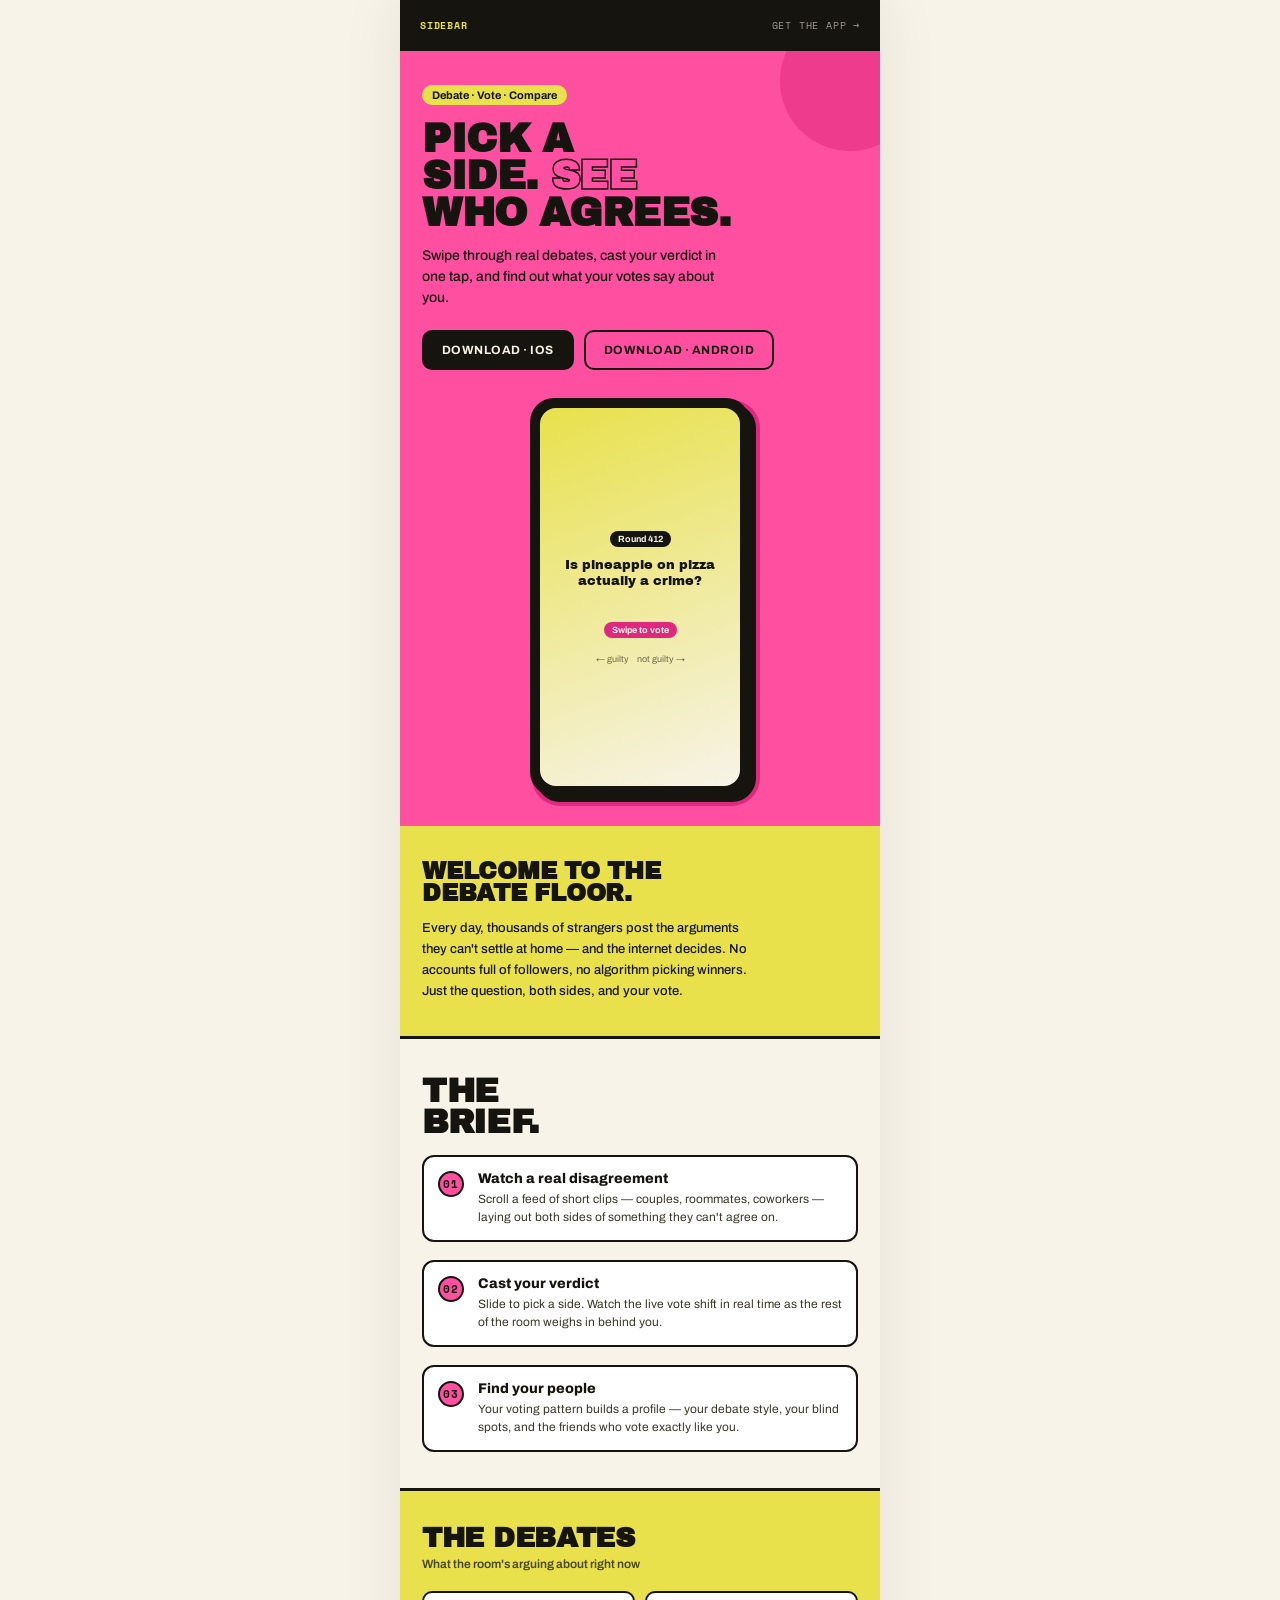
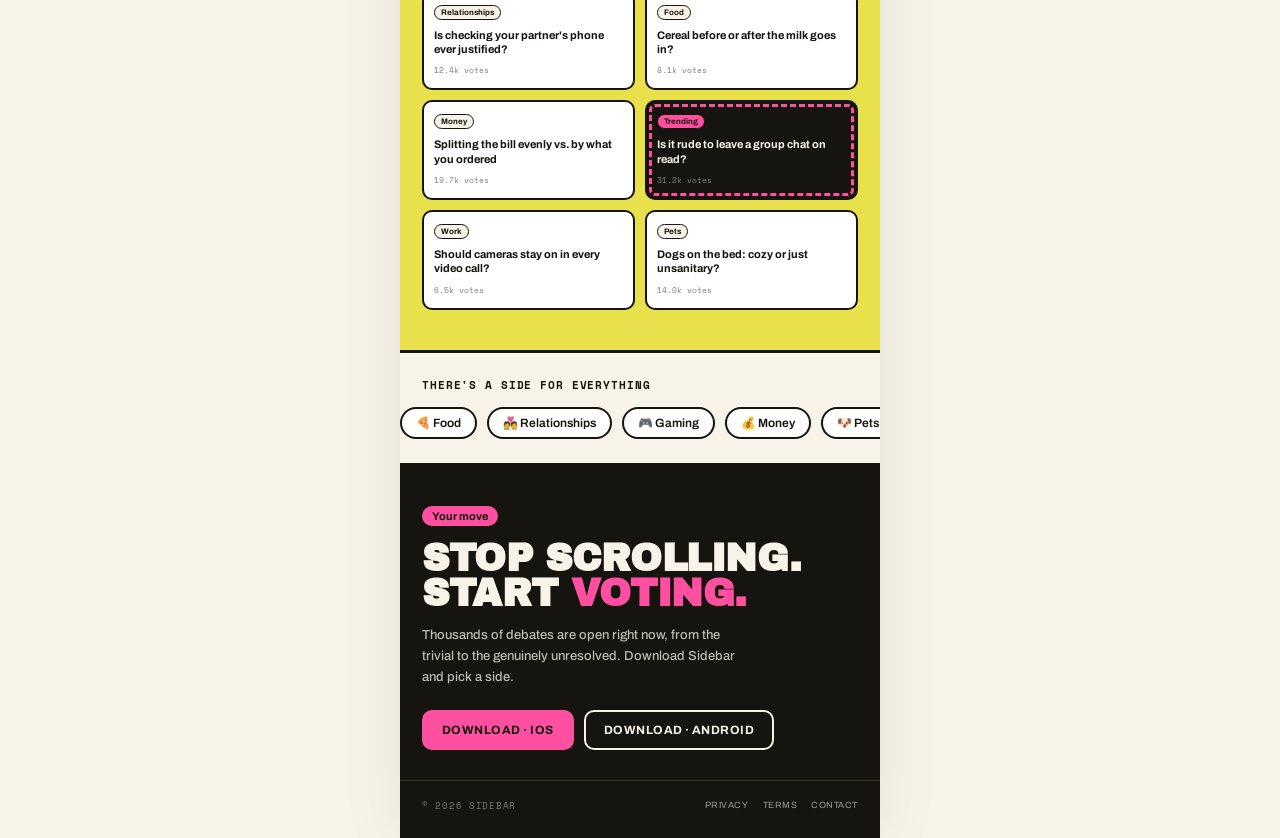
==== index.html @ ee1f45b3 "temporary site built made" ====
<!DOCTYPE html>
<html lang="en">
<head>
    <meta charset="UTF-8">
    <meta name="viewport" content="width=device-width, initial-scale=1.0">
    <title>Bfor App</title>
</head>
<body>
    <!DOCTYPE html>
<html lang="en">
<head>
<meta charset="UTF-8">
<meta name="viewport" content="width=device-width, initial-scale=1.0">
<title>Sidebar — Pick a Side. Settle It.</title>
<link rel="preconnect" href="https://fonts.googleapis.com">
<link rel="preconnect" href="https://fonts.gstatic.com" crossorigin>
<link href="https://fonts.googleapis.com/css2?family=Archivo+Black&family=Archivo:wght@400;500;600;700;800&family=Space+Mono:wght@400;700&display=swap" rel="stylesheet">
<link rel="stylesheet" href="css/style.css">
</head>
<body>
<div class="wrap">

  <!-- NAV -->
  <nav>
    <span class="mono brand">Sidebar</span>
    <span class="mono">Get the app →</span>
  </nav>

  <!-- HERO -->
  <section class="hero">
    <span class="eyebrow">Debate · Vote · Compare</span>
    <h1 class="display">Pick a<br>side. <span>See</span><br>who agrees.</h1>
    <p>Swipe through real debates, cast your verdict in one tap, and find out what your votes say about you.</p>
    <div class="cta-row">
      <a href="#" class="btn" aria-label="Download on the App Store">Download · iOS</a>
      <a href="#" class="btn ghost" aria-label="Get it on Google Play">Download · Android</a>
    </div>

    <div class="phone-mock" aria-hidden="true">
      <div class="screen">
        <span class="vs-pill">Round 412</span>
        <p class="q">Is pineapple on pizza actually a crime?</p>
        <span class="vs-pill" style="background:var(--pink-deep)">Swipe to vote</span>
        <span class="swipe-hint">← guilty &nbsp;&nbsp; not guilty →</span>
      </div>
    </div>
  </section>

  <!-- WELCOME / INTRO -->
  <section class="section-yellow">
    <h2 class="display">Welcome to the<br>debate floor.</h2>
    <p class="body-text">Every day, thousands of strangers post the arguments they can't settle at home — and the internet decides. No accounts full of followers, no algorithm picking winners. Just the question, both sides, and your vote.</p>
  </section>

  <!-- THE BRIEF -->
  <section class="section-cream">
    <h2 class="display">The<br>Brief.</h2>
    <div class="steps">
      <div class="step">
        <span class="num mono">01</span>
        <div>
          <h3>Watch a real disagreement</h3>
          <p>Scroll a feed of short clips — couples, roommates, coworkers — laying out both sides of something they can't agree on.</p>
        </div>
      </div>
      <div class="step">
        <span class="num mono">02</span>
        <div>
          <h3>Cast your verdict</h3>
          <p>Slide to pick a side. Watch the live vote shift in real time as the rest of the room weighs in behind you.</p>
        </div>
      </div>
      <div class="step">
        <span class="num mono">03</span>
        <div>
          <h3>Find your people</h3>
          <p>Your voting pattern builds a profile — your debate style, your blind spots, and the friends who vote exactly like you.</p>
        </div>
      </div>
    </div>
  </section>

  <!-- THE DEBATES GRID -->
  <section class="section-grid">
    <h2 class="display">The Debates</h2>
    <p class="sub">What the room's arguing about right now</p>
    <div class="card-grid">
      <div class="vote-card">
        <span class="tag">Relationships</span>
        <span class="q">Is checking your partner's phone ever justified?</span>
        <span class="meta">12.4k votes</span>
      </div>
      <div class="vote-card">
        <span class="tag">Food</span>
        <span class="q">Cereal before or after the milk goes in?</span>
        <span class="meta">8.1k votes</span>
      </div>
      <div class="vote-card">
        <span class="tag">Money</span>
        <span class="q">Splitting the bill evenly vs. by what you ordered</span>
        <span class="meta">19.7k votes</span>
      </div>
      <div class="vote-card featured">
        <span class="tag">Trending</span>
        <span class="q">Is it rude to leave a group chat on read?</span>
        <span class="meta">31.2k votes</span>
      </div>
      <div class="vote-card">
        <span class="tag">Work</span>
        <span class="q">Should cameras stay on in every video call?</span>
        <span class="meta">6.5k votes</span>
      </div>
      <div class="vote-card">
        <span class="tag">Pets</span>
        <span class="q">Dogs on the bed: cozy or just unsanitary?</span>
        <span class="meta">14.0k votes</span>
      </div>
    </div>
  </section>

  <!-- TOPICS MARQUEE -->
  <div class="marquee-wrap">
    <p class="label mono">There's a side for everything</p>
    <div class="marquee-track" id="marquee">
      <!-- duplicated via JS for seamless loop -->
    </div>
  </div>

  <!-- FINAL CTA -->
  <section class="section-final">
    <span class="eyebrow">Your move</span>
    <h2 class="display">Stop scrolling.<br>Start <span>voting.</span></h2>
    <p>Thousands of debates are open right now, from the trivial to the genuinely unresolved. Download Sidebar and pick a side.</p>
    <div class="cta-row">
      <a href="#" class="btn">Download · iOS</a>
      <a href="#" class="btn ghost">Download · Android</a>
    </div>
  </section>

  <!-- FOOTER -->
  <footer>
    <span class="mono">© 2026 Sidebar</span>
    <div class="links">
      <a href="#">Privacy</a>
      <a href="#">Terms</a>
      <a href="#">Contact</a>
    </div>
  </footer>

</div>

<script src="js/script.js">
  
</script>

</body>
</html>
---- css/style.css ----
:root{
    --pink:#FF4FA0;
    --yellow:#E8E14C;
    --ink:#16140F;
    --cream:#F7F3E8;
    --white:#FFFFFF;
    --pink-deep:#E0287F;
  }

  *{box-sizing:border-box; margin:0; padding:0;}

  html{scroll-behavior:smooth;}

  body{
    font-family:'Archivo', sans-serif;
    background:var(--cream);
    color:var(--ink);
    overflow-x:hidden;
  }

  .display{
    font-family:'Archivo Black', sans-serif;
    text-transform:uppercase;
    letter-spacing:-0.01em;
    line-height:0.92;
  }

  .mono{
    font-family:'Space Mono', monospace;
    text-transform:uppercase;
    letter-spacing:0.08em;
  }

  a{color:inherit; text-decoration:none;}

  .wrap{
    max-width:480px;
    margin:0 auto;
    background:var(--cream);
    min-height:100vh;
    box-shadow:0 0 60px rgba(0,0,0,0.08);
    position:relative;
  }

  /* ===== NAV ===== */
  nav{
    display:flex;
    justify-content:space-between;
    align-items:center;
    padding:18px 20px;
    background:var(--ink);
  }
  nav .mono{font-size:10px; color:var(--cream); opacity:0.6;}
  nav .mono.brand{opacity:1; color:var(--yellow); font-weight:700;}

  /* ===== HERO ===== */
  .hero{
    background:var(--pink);
    padding:34px 22px 30px;
    position:relative;
    overflow:hidden;
  }
  .hero::after{
    content:"";
    position:absolute;
    right:-40px; top:-40px;
    width:140px; height:140px;
    border-radius:50%;
    background:var(--pink-deep);
    opacity:0.5;
  }
  .eyebrow{
    font-size:11px;
    color:var(--ink);
    background:var(--yellow);
    display:inline-block;
    padding:4px 10px;
    border-radius:20px;
    margin-bottom:16px;
    font-weight:700;
    position:relative;
    z-index:1;
  }
  .hero h1{
    font-size:40px;
    color:var(--ink);
    position:relative;
    z-index:1;
    margin-bottom:14px;
  }
  .hero h1 span{
    -webkit-text-stroke:1.5px var(--ink);
    color:var(--pink);
  }
  .hero p{
    font-size:14px;
    line-height:1.5;
    max-width:320px;
    margin-bottom:22px;
    position:relative;
    z-index:1;
    font-weight:500;
  }
  .cta-row{
    display:flex;
    gap:10px;
    position:relative;
    z-index:1;
    flex-wrap:wrap;
  }
  .btn{
    display:inline-flex;
    align-items:center;
    gap:8px;
    background:var(--ink);
    color:var(--cream);
    padding:11px 18px;
    border-radius:10px;
    font-size:12px;
    font-weight:700;
    text-transform:uppercase;
    letter-spacing:0.04em;
    border:2px solid var(--ink);
    transition:transform 0.15s ease, background 0.15s ease;
    cursor:pointer;
  }
  .btn:hover{transform:translate(-2px,-2px); box-shadow:4px 4px 0 var(--ink); background:var(--white); color:var(--ink);}
  .btn.ghost{background:transparent; color:var(--ink);}
  .btn.ghost:hover{background:var(--ink); color:var(--cream); box-shadow:4px 4px 0 var(--pink-deep);}

  .phone-mock{
    margin-top:28px;
    background:var(--ink);
    border-radius:24px;
    padding:10px;
    position:relative;
    z-index:1;
    max-width:220px;
    margin-left:auto;
    margin-right:auto;
    box-shadow:6px 6px 0 var(--ink), 6px 6px 0 4px var(--pink-deep);
  }
  .phone-mock .screen{
    background:linear-gradient(160deg, var(--yellow), var(--cream));
    border-radius:16px;
    aspect-ratio:9/17;
    display:flex;
    flex-direction:column;
    align-items:center;
    justify-content:center;
    text-align:center;
    padding:18px;
    gap:10px;
  }
  .vs-pill{
    font-size:9px;
    background:var(--ink);
    color:var(--cream);
    padding:3px 8px;
    border-radius:10px;
    font-weight:700;
  }
  .phone-mock .q{
    font-family:'Archivo Black', sans-serif;
    font-size:13px;
    line-height:1.25;
    text-transform:none;
  }
  .swipe-hint{
    font-size:9px;
    opacity:0.6;
    margin-top:6px;
  }

  /* ===== SECTION: INTRO ===== */
  .section-yellow{
    background:var(--yellow);
    padding:34px 22px;
  }
  .section-yellow h2{
    font-size:24px;
    margin-bottom:14px;
  }
  .section-yellow .body-text{
    font-size:13px;
    line-height:1.6;
    font-weight:500;
    max-width:340px;
  }

  /* ===== SECTION: THE BRIEF (cream) ===== */
  .section-cream{
    background:var(--cream);
    padding:36px 22px;
    border-top:3px solid var(--ink);
    border-bottom:3px solid var(--ink);
  }
  .section-cream h2{
    font-size:34px;
    margin-bottom:18px;
  }
  .steps{
    display:flex;
    flex-direction:column;
    gap:18px;
  }
  .step{
    display:flex;
    gap:14px;
    align-items:flex-start;
    background:var(--white);
    border:2px solid var(--ink);
    border-radius:12px;
    padding:14px;
  }
  .step .num{
    font-family:'Space Mono', monospace;
    font-weight:700;
    font-size:11px;
    background:var(--pink);
    color:var(--ink);
    border:2px solid var(--ink);
    border-radius:50%;
    width:26px; height:26px;
    display:flex; align-items:center; justify-content:center;
    flex-shrink:0;
  }
  .step h3{
    font-family:'Archivo', sans-serif;
    font-weight:800;
    font-size:14px;
    margin-bottom:4px;
    text-transform:none;
  }
  .step p{
    font-size:12px;
    line-height:1.5;
    color:#3a3829;
  }

  /* ===== SECTION: THE DEBATES (grid) ===== */
  .section-grid{
    background:var(--yellow);
    padding:34px 22px 40px;
  }
  .section-grid h2{
    font-size:28px;
    margin-bottom:6px;
  }
  .section-grid .sub{
    font-size:12px;
    font-weight:600;
    margin-bottom:20px;
    opacity:0.75;
  }
  .card-grid{
    display:grid;
    grid-template-columns:1fr 1fr;
    gap:10px;
  }
  .vote-card{
    background:var(--white);
    border:2px solid var(--ink);
    border-radius:10px;
    padding:12px 10px;
    display:flex;
    flex-direction:column;
    gap:8px;
    transition:transform 0.18s ease, box-shadow 0.18s ease;
    cursor:pointer;
  }
  .vote-card:hover{
    transform:rotate(-2deg) translateY(-3px);
    box-shadow:4px 4px 0 var(--ink);
  }
  .vote-card:nth-child(even):hover{
    transform:rotate(2deg) translateY(-3px);
  }
  .vote-card .tag{
    font-size:8px;
    font-weight:700;
    background:var(--cream);
    border:1px solid var(--ink);
    display:inline-block;
    padding:2px 6px;
    border-radius:8px;
    width:fit-content;
  }
  .vote-card .q{
    font-size:11px;
    font-weight:700;
    line-height:1.3;
    text-transform:none;
  }
  .vote-card .meta{
    font-size:8px;
    font-family:'Space Mono', monospace;
    opacity:0.55;
    margin-top:auto;
  }
  .vote-card.featured{
    background:var(--ink);
    color:var(--cream);
    border-color:var(--ink);
    outline:3px dashed var(--pink);
    outline-offset:-7px;
  }
  .vote-card.featured .tag{
    background:var(--pink);
    color:var(--ink);
    border-color:var(--ink);
  }
  .vote-card.featured .meta{opacity:0.5;}

  /* ===== SECTION: TOPICS marquee ===== */
  .marquee-wrap{
    background:var(--cream);
    padding:24px 0;
    border-top:3px solid var(--ink);
    border-bottom:3px solid var(--ink);
    overflow:hidden;
  }
  .marquee-wrap .label{
    padding:0 22px 14px;
    font-size:11px;
    font-weight:700;
  }
  .marquee-track{
    display:flex;
    gap:10px;
    white-space:nowrap;
    animation:scroll-left 22s linear infinite;
    width:max-content;
  }
  @keyframes scroll-left{
    from{transform:translateX(0);}
    to{transform:translateX(-50%);}
  }
  .pill{
    background:var(--white);
    border:2px solid var(--ink);
    border-radius:20px;
    padding:7px 14px;
    font-size:12px;
    font-weight:600;
    flex-shrink:0;
  }

  /* ===== FINAL CTA (black) ===== */
  .section-final{
    background:var(--ink);
    color:var(--cream);
    padding:40px 22px 30px;
    text-align:left;
  }
  .section-final .eyebrow{
    background:var(--pink);
    color:var(--ink);
  }
  .section-final h2{
    font-size:38px;
    color:var(--cream);
    margin-bottom:14px;
  }
  .section-final h2 span{color:var(--pink);}
  .section-final p{
    font-size:13px;
    line-height:1.6;
    opacity:0.75;
    max-width:320px;
    margin-bottom:22px;
    font-weight:500;
  }
  .section-final .btn{
    background:var(--pink);
    color:var(--ink);
    border-color:var(--pink);
  }
  .section-final .btn:hover{
    background:var(--cream);
    border-color:var(--cream);
    box-shadow:4px 4px 0 var(--pink);
  }
  .section-final .btn.ghost{
    background:transparent;
    color:var(--cream);
    border-color:var(--cream);
  }
  .section-final .btn.ghost:hover{
    background:var(--cream);
    color:var(--ink);
    box-shadow:4px 4px 0 var(--pink);
  }

  /* ===== FOOTER ===== */
  footer{
    background:var(--ink);
    border-top:1px solid #3a3829;
    padding:18px 22px 26px;
    display:flex;
    justify-content:space-between;
    align-items:center;
  }
  footer .mono{
    font-size:9px;
    color:var(--cream);
    opacity:0.45;
  }
  footer .links{
    display:flex;
    gap:14px;
  }
  footer .links a{
    font-size:9px;
    color:var(--cream);
    opacity:0.6;
    text-transform:uppercase;
    letter-spacing:0.06em;
  }
  footer .links a:hover{opacity:1;}

  @media (prefers-reduced-motion: reduce){
    .marquee-track{animation:none;}
    html{scroll-behavior:auto;}
  }

  @media (max-width:380px){
    .hero h1{font-size:32px;}
    .section-cream h2{font-size:28px;}
    .section-final h2{font-size:30px;}
  }
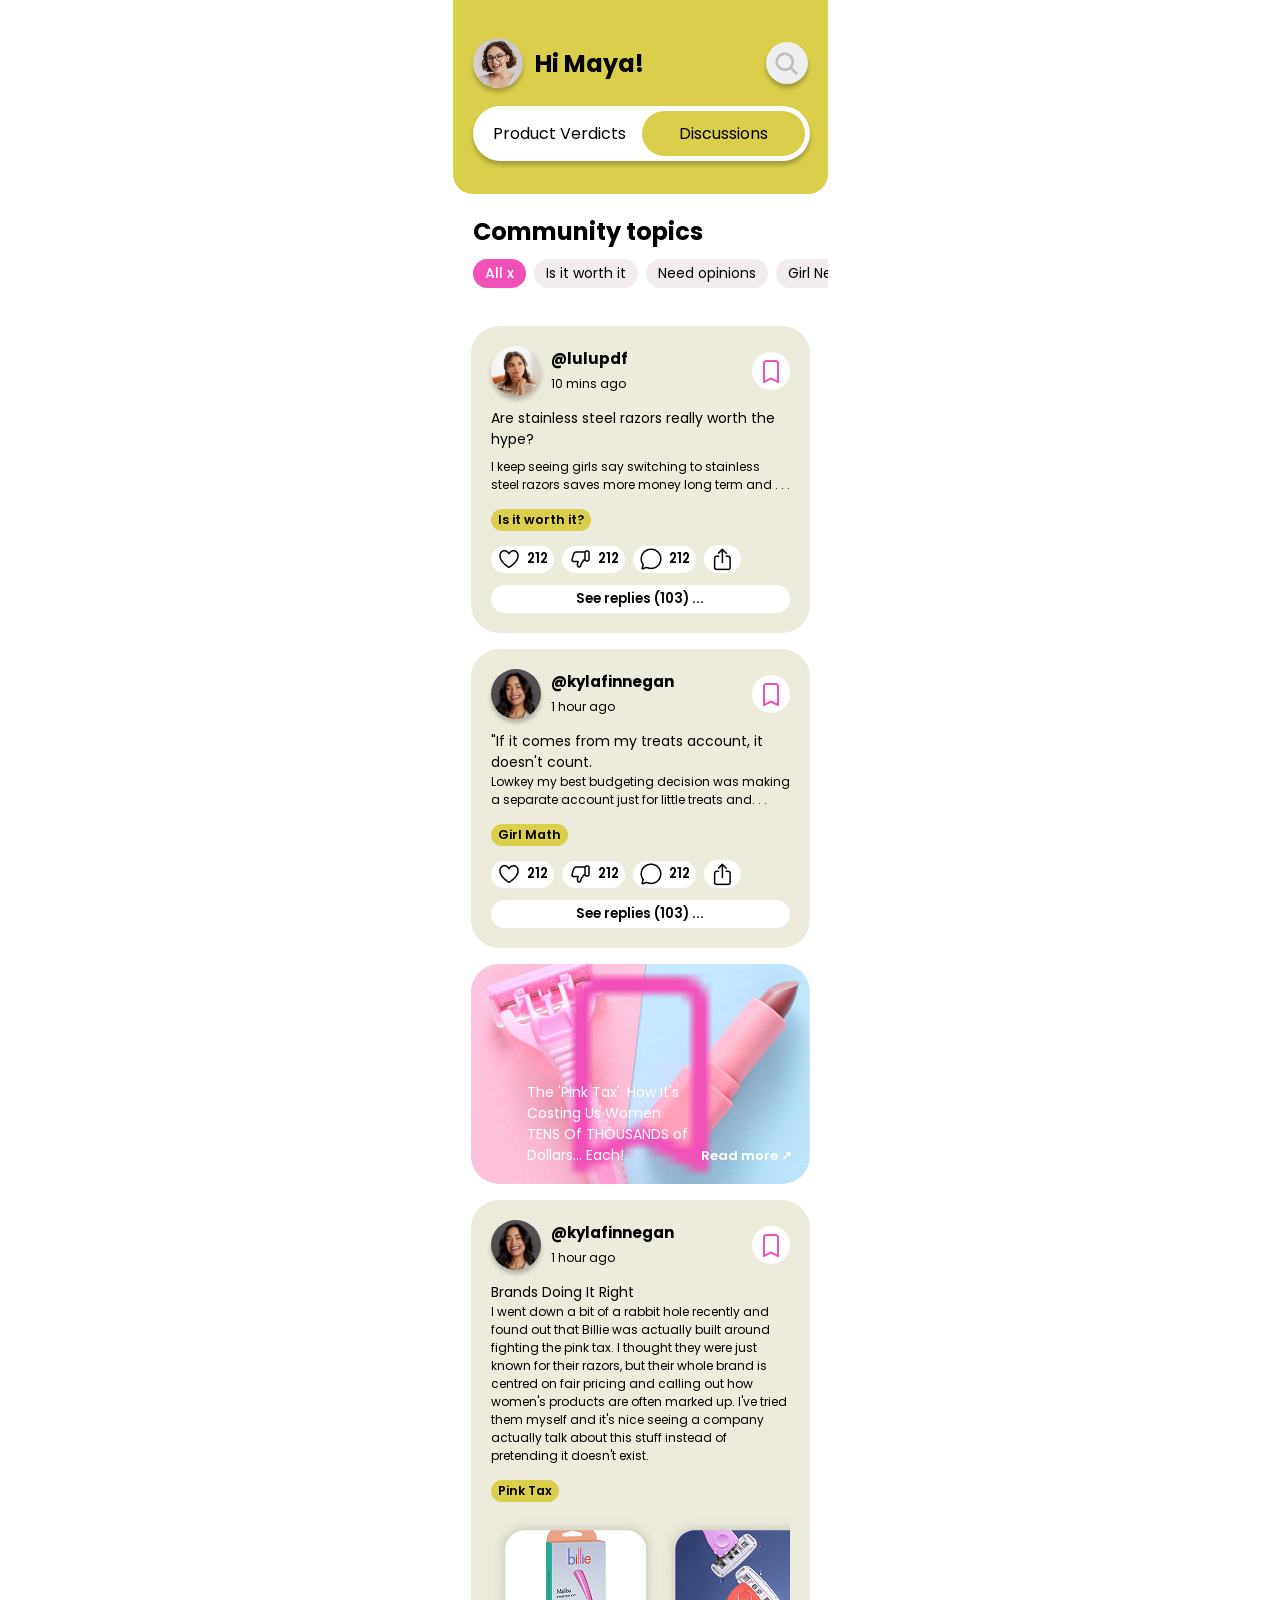
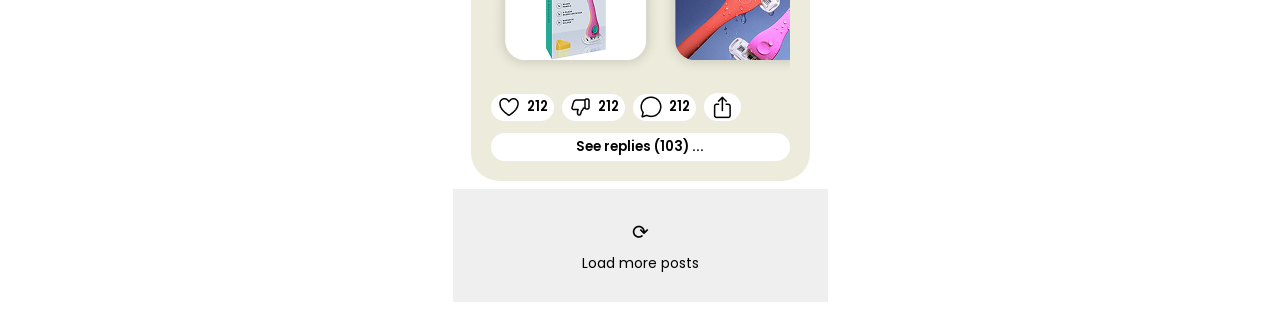
==== commit 253c2b4d: "app content and styling" ====
--- a/index.html
+++ b/index.html
@@ -1,157 +1,166 @@
 <!DOCTYPE html>
 <html lang="en">
 <head>
-    <meta charset="UTF-8">
-    <meta name="viewport" content="width=device-width, initial-scale=1.0">
-    <title>Bfor App</title>
+<meta charset="UTF-8" />
+<meta name="viewport" content="width=device-width, initial-scale=1.0, maximum-scale=1.0, user-scalable=no" />
+<title>Discussions</title>
+<link rel="preconnect" href="https://fonts.googleapis.com">
+    <link rel="preconnect" href="https://fonts.gstatic.com" crossorigin>
+    <link href="https://fonts.googleapis.com/css2?family=Boldonse&family=Poppins:ital,wght@0,100;0,200;0,300;0,400;0,500;0,600;0,700;0,800;0,900;1,100;1,200;1,300;1,400;1,500;1,600;1,700;1,800;1,900&display=swap" rel="stylesheet">
+<link rel="stylesheet" href= "css/style.css">
 </head>
+
+
 <body>
-    <!DOCTYPE html>
-<html lang="en">
-<head>
-<meta charset="UTF-8">
-<meta name="viewport" content="width=device-width, initial-scale=1.0">
-<title>Sidebar — Pick a Side. Settle It.</title>
-<link rel="preconnect" href="https://fonts.googleapis.com">
-<link rel="preconnect" href="https://fonts.gstatic.com" crossorigin>
-<link href="https://fonts.googleapis.com/css2?family=Archivo+Black&family=Archivo:wght@400;500;600;700;800&family=Space+Mono:wght@400;700&display=swap" rel="stylesheet">
-<link rel="stylesheet" href="css/style.css">
-</head>
-<body>
-<div class="wrap">
 
-  <!-- NAV -->
-  <nav>
-    <span class="mono brand">Sidebar</span>
-    <span class="mono">Get the app →</span>
-  </nav>
+<div class="app">
 
-  <!-- HERO -->
-  <section class="hero">
-    <span class="eyebrow">Debate · Vote · Compare</span>
-    <h1 class="display">Pick a<br>side. <span>See</span><br>who agrees.</h1>
-    <p>Swipe through real debates, cast your verdict in one tap, and find out what your votes say about you.</p>
-    <div class="cta-row">
-      <a href="#" class="btn" aria-label="Download on the App Store">Download · iOS</a>
-      <a href="#" class="btn ghost" aria-label="Get it on Google Play">Download · Android</a>
+
+  <header class="feed-header">
+    
+    <div class="welcome-row">
+      <img class="user maya" src="assets/maya.jpeg" alt="Maya" />
+      <h1>Hi Maya!</h1>
+      <button class="search-btn" type="button"><img src="assets/icon-search.png"></button>
     </div>
 
-    <div class="phone-mock" aria-hidden="true">
-      <div class="screen">
-        <span class="vs-pill">Round 412</span>
-        <p class="q">Is pineapple on pizza actually a crime?</p>
-        <span class="vs-pill" style="background:var(--pink-deep)">Swipe to vote</span>
-        <span class="swipe-hint">← guilty &nbsp;&nbsp; not guilty →</span>
-      </div>
+    <div class="nav-pills">
+      <button class="nav-pill" type="button">Product Verdicts</button>
+      <button class="nav-pill nav-pill--active" type="button">Discussions</button>
     </div>
-  </section>
 
-  <!-- WELCOME / INTRO -->
-  <section class="section-yellow">
-    <h2 class="display">Welcome to the<br>debate floor.</h2>
-    <p class="body-text">Every day, thousands of strangers post the arguments they can't settle at home — and the internet decides. No accounts full of followers, no algorithm picking winners. Just the question, both sides, and your vote.</p>
-  </section>
+  </header>
 
-  <!-- THE BRIEF -->
-  <section class="section-cream">
-    <h2 class="display">The<br>Brief.</h2>
-    <div class="steps">
-      <div class="step">
-        <span class="num mono">01</span>
-        <div>
-          <h3>Watch a real disagreement</h3>
-          <p>Scroll a feed of short clips — couples, roommates, coworkers — laying out both sides of something they can't agree on.</p>
+
+
+  <main class="feed-main">
+    <h1>Community topics</h1>
+
+    <div class="chip-row">
+      <button class="chip chip--active" type="button">All x </button>
+      <button class="chip" type="button">Is it worth it</button>
+      <button class="chip" type="button">Need opinions</button>
+      <button class="chip" type="button">Girl News</button>
+      <button class="chip" type="button">Red flag</button>
+      <button class="chip" type="button">Regret Purchase</button>
+      <button class="chip" type="button">Money talks</button>
+      <button class="chip" type="button">Girl Math</button>
+      <button class="chip" type="button">Pink tax alert</button>
+    </div>
+
+
+    
+    <div class="feed">
+
+      <!-- Post 1 -->
+      <article class="post-card">
+        <div class="post-card-header">
+          <img class="user" src="assets/user1.jpeg"/>
+          <div class="meta">
+            <span class="handle">@lulupdf</span>
+            <span class="time">10 mins ago</span>
+          </div>
+          <button class="icon-btn"><img src="assets/icon-savetolist.png" alt=""></button>
         </div>
-      </div>
-      <div class="step">
-        <span class="num mono">02</span>
-        <div>
-          <h3>Cast your verdict</h3>
-          <p>Slide to pick a side. Watch the live vote shift in real time as the rest of the room weighs in behind you.</p>
+
+        <h4 class="post-title">Are stainless steel razors really worth the hype?</h4>
+        <p class="body-text">
+          I keep seeing girls say switching to stainless steel razors saves more money long term and . . .
+        </p>
+        <span class="tag-pill">Is it worth it?</span>
+
+
+        <div class="action-row">
+          <button class="action-btn" type="button"><img src="assets/icon-heart.png">212</button>
+          <button class="action-btn" type="button"><img src="assets/icon-dislike.png">212</button>
+          <button class="action-btn" type="button"><img src="assets/icon-comment.png">212</button>
+          <button class="action-btn share" type="button"><img src="assets/icon-share.png"></button>
         </div>
-      </div>
-      <div class="step">
-        <span class="num mono">03</span>
-        <div>
-          <h3>Find your people</h3>
-          <p>Your voting pattern builds a profile — your debate style, your blind spots, and the friends who vote exactly like you.</p>
+
+        <button class="see-replies" type="button">See replies (103) ...</button>
+
+      </article>
+
+      <!-- Post 2 -->
+      <article class="post-card">
+        <div class="post-card-header">
+          <img class="user" src="assets/user2.jpeg"/>
+          <div class="meta">
+            <span class="handle">@kylafinnegan</span>
+            <span class="time"> 1 hour ago</span>
+          </div>
+          <button class="icon-btn"><img src="assets/icon-savetolist.png" alt=""></button>
         </div>
-      </div>
+
+          
+        
+        <h4>"If it comes from my treats account, it doesn't count.</h4>
+        <p class="body-text">
+          Lowkey my best budgeting decision was making a separate account just for little treats and. . .
+        </p>
+        <span class="tag-pill">Girl Math</span>
+
+        <div class="action-row">
+          <button class="action-btn" type="button"><img src="assets/icon-heart.png">212</button>
+          <button class="action-btn" type="button"><img src="assets/icon-dislike.png">212</button>
+          <button class="action-btn" type="button"><img src="assets/icon-comment.png">212</button>
+          <button class="action-btn share" type="button"><img src="assets/icon-share.png"></button>
+        </div>
+
+        <button class="see-replies" type="button">See replies (103) ...</button>
+      </article>
+
+      <!-- Article card -->
+      <article class="article-card">
+        <img src="assets/pink-tax.jpg" alt="">
+        <button class="icon-btn"><img src="assets/icon-savetolist.png" alt=""></button>
+        <div class="article-content">
+          <h4>The 'Pink Tax': How It's Costing Us Women TENS Of THOUSANDS of Dollars... Each!</h4>
+          <span class="read-more">Read more ↗</span>
+        </div>
+      </article>
+
+      <!-- Post 3 -->
+      <article class="post-card">
+        <div class="post-card-header">
+          <img class="user" src="assets/user2.jpeg"/>
+          <div class="meta">
+            <span class="handle">@kylafinnegan</span>
+            <span class="time"> 1 hour ago</span>
+          </div>
+          <button class="icon-btn"><img src="assets/icon-savetolist.png" alt=""></button>
+        </div>
+        
+        <h4>Brands Doing It Right</h4>
+        <p class="body-text">
+          I went down a bit of a rabbit hole recently and found out that Billie was actually built around fighting the pink tax. I thought they were just known for their razors, but their whole brand is centred on fair pricing and calling out how women's products are often marked up. I've tried them myself and it's nice seeing a company actually talk about this stuff instead of pretending it doesn't exist.
+        </p>
+        <span class="tag-pill">Pink Tax</span>
+        
+        <div class="post-images">
+          <img src="assets/billie (1).png" alt="" />
+          <img src="assets/billie (2).png" alt="" />
+          <img src="assets/billie (3).png" alt="" />
+          <img src="assets/billie (4).png" alt="" />
+        </div>
+        <div class="action-row">
+          <button class="action-btn" type="button"><img src="assets/icon-heart.png">212</button>
+          <button class="action-btn" type="button"><img src="assets/icon-dislike.png">212</button>
+          <button class="action-btn" type="button"><img src="assets/icon-comment.png">212</button>
+          <button class="action-btn share" type="button"><img src="assets/icon-share.png"></button>
+        </div>
+        <button class="see-replies" type="button">See replies (103) ...</button>
+      </article>
+
     </div>
-  </section>
 
-  <!-- THE DEBATES GRID -->
-  <section class="section-grid">
-    <h2 class="display">The Debates</h2>
-    <p class="sub">What the room's arguing about right now</p>
-    <div class="card-grid">
-      <div class="vote-card">
-        <span class="tag">Relationships</span>
-        <span class="q">Is checking your partner's phone ever justified?</span>
-        <span class="meta">12.4k votes</span>
-      </div>
-      <div class="vote-card">
-        <span class="tag">Food</span>
-        <span class="q">Cereal before or after the milk goes in?</span>
-        <span class="meta">8.1k votes</span>
-      </div>
-      <div class="vote-card">
-        <span class="tag">Money</span>
-        <span class="q">Splitting the bill evenly vs. by what you ordered</span>
-        <span class="meta">19.7k votes</span>
-      </div>
-      <div class="vote-card featured">
-        <span class="tag">Trending</span>
-        <span class="q">Is it rude to leave a group chat on read?</span>
-        <span class="meta">31.2k votes</span>
-      </div>
-      <div class="vote-card">
-        <span class="tag">Work</span>
-        <span class="q">Should cameras stay on in every video call?</span>
-        <span class="meta">6.5k votes</span>
-      </div>
-      <div class="vote-card">
-        <span class="tag">Pets</span>
-        <span class="q">Dogs on the bed: cozy or just unsanitary?</span>
-        <span class="meta">14.0k votes</span>
-      </div>
-    </div>
-  </section>
-
-  <!-- TOPICS MARQUEE -->
-  <div class="marquee-wrap">
-    <p class="label mono">There's a side for everything</p>
-    <div class="marquee-track" id="marquee">
-      <!-- duplicated via JS for seamless loop -->
-    </div>
-  </div>
-
-  <!-- FINAL CTA -->
-  <section class="section-final">
-    <span class="eyebrow">Your move</span>
-    <h2 class="display">Stop scrolling.<br>Start <span>voting.</span></h2>
-    <p>Thousands of debates are open right now, from the trivial to the genuinely unresolved. Download Sidebar and pick a side.</p>
-    <div class="cta-row">
-      <a href="#" class="btn">Download · iOS</a>
-      <a href="#" class="btn ghost">Download · Android</a>
-    </div>
-  </section>
-
-  <!-- FOOTER -->
-  <footer>
-    <span class="mono">© 2026 Sidebar</span>
-    <div class="links">
-      <a href="#">Privacy</a>
-      <a href="#">Terms</a>
-      <a href="#">Contact</a>
-    </div>
-  </footer>
+    <button class="load-more" type="button">
+      <span class="load-more-icon">⟳</span>
+      <span>Load more posts</span>
+    </button>
+  </main>
 
 </div>
 
-<script src="js/script.js">
-  
-</script>
-
 </body>
 </html>
--- a/css/style.css
+++ b/css/style.css
@@ -1,431 +1,368 @@
-  :root{
-    --pink:#FF4FA0;
-    --yellow:#E8E14C;
-    --ink:#16140F;
-    --cream:#F7F3E8;
-    --white:#FFFFFF;
-    --pink-deep:#E0287F;
-  }
-
-  *{box-sizing:border-box; margin:0; padding:0;}
-
-  html{scroll-behavior:smooth;}
-
-  body{
-    font-family:'Archivo', sans-serif;
-    background:var(--cream);
-    color:var(--ink);
-    overflow-x:hidden;
-  }
-
-  .display{
-    font-family:'Archivo Black', sans-serif;
-    text-transform:uppercase;
-    letter-spacing:-0.01em;
-    line-height:0.92;
-  }
-
-  .mono{
-    font-family:'Space Mono', monospace;
-    text-transform:uppercase;
-    letter-spacing:0.08em;
-  }
-
-  a{color:inherit; text-decoration:none;}
-
-  .wrap{
-    max-width:480px;
-    margin:0 auto;
-    background:var(--cream);
-    min-height:100vh;
-    box-shadow:0 0 60px rgba(0,0,0,0.08);
-    position:relative;
-  }
-
-  /* ===== NAV ===== */
-  nav{
-    display:flex;
-    justify-content:space-between;
-    align-items:center;
-    padding:18px 20px;
-    background:var(--ink);
-  }
-  nav .mono{font-size:10px; color:var(--cream); opacity:0.6;}
-  nav .mono.brand{opacity:1; color:var(--yellow); font-weight:700;}
-
-  /* ===== HERO ===== */
-  .hero{
-    background:var(--pink);
-    padding:34px 22px 30px;
-    position:relative;
-    overflow:hidden;
-  }
-  .hero::after{
-    content:"";
-    position:absolute;
-    right:-40px; top:-40px;
-    width:140px; height:140px;
-    border-radius:50%;
-    background:var(--pink-deep);
-    opacity:0.5;
-  }
-  .eyebrow{
-    font-size:11px;
-    color:var(--ink);
-    background:var(--yellow);
-    display:inline-block;
-    padding:4px 10px;
-    border-radius:20px;
-    margin-bottom:16px;
-    font-weight:700;
-    position:relative;
-    z-index:1;
-  }
-  .hero h1{
-    font-size:40px;
-    color:var(--ink);
-    position:relative;
-    z-index:1;
-    margin-bottom:14px;
-  }
-  .hero h1 span{
-    -webkit-text-stroke:1.5px var(--ink);
-    color:var(--pink);
-  }
-  .hero p{
-    font-size:14px;
-    line-height:1.5;
-    max-width:320px;
-    margin-bottom:22px;
-    position:relative;
-    z-index:1;
-    font-weight:500;
-  }
-  .cta-row{
-    display:flex;
-    gap:10px;
-    position:relative;
-    z-index:1;
-    flex-wrap:wrap;
-  }
-  .btn{
-    display:inline-flex;
-    align-items:center;
-    gap:8px;
-    background:var(--ink);
-    color:var(--cream);
-    padding:11px 18px;
-    border-radius:10px;
-    font-size:12px;
-    font-weight:700;
-    text-transform:uppercase;
-    letter-spacing:0.04em;
-    border:2px solid var(--ink);
-    transition:transform 0.15s ease, background 0.15s ease;
-    cursor:pointer;
-  }
-  .btn:hover{transform:translate(-2px,-2px); box-shadow:4px 4px 0 var(--ink); background:var(--white); color:var(--ink);}
-  .btn.ghost{background:transparent; color:var(--ink);}
-  .btn.ghost:hover{background:var(--ink); color:var(--cream); box-shadow:4px 4px 0 var(--pink-deep);}
-
-  .phone-mock{
-    margin-top:28px;
-    background:var(--ink);
-    border-radius:24px;
-    padding:10px;
-    position:relative;
-    z-index:1;
-    max-width:220px;
-    margin-left:auto;
-    margin-right:auto;
-    box-shadow:6px 6px 0 var(--ink), 6px 6px 0 4px var(--pink-deep);
-  }
-  .phone-mock .screen{
-    background:linear-gradient(160deg, var(--yellow), var(--cream));
-    border-radius:16px;
-    aspect-ratio:9/17;
-    display:flex;
-    flex-direction:column;
-    align-items:center;
-    justify-content:center;
-    text-align:center;
-    padding:18px;
-    gap:10px;
-  }
-  .vs-pill{
-    font-size:9px;
-    background:var(--ink);
-    color:var(--cream);
-    padding:3px 8px;
-    border-radius:10px;
-    font-weight:700;
-  }
-  .phone-mock .q{
-    font-family:'Archivo Black', sans-serif;
-    font-size:13px;
-    line-height:1.25;
-    text-transform:none;
-  }
-  .swipe-hint{
-    font-size:9px;
-    opacity:0.6;
-    margin-top:6px;
-  }
-
-  /* ===== SECTION: INTRO ===== */
-  .section-yellow{
-    background:var(--yellow);
-    padding:34px 22px;
-  }
-  .section-yellow h2{
-    font-size:24px;
-    margin-bottom:14px;
-  }
-  .section-yellow .body-text{
-    font-size:13px;
-    line-height:1.6;
-    font-weight:500;
-    max-width:340px;
-  }
-
-  /* ===== SECTION: THE BRIEF (cream) ===== */
-  .section-cream{
-    background:var(--cream);
-    padding:36px 22px;
-    border-top:3px solid var(--ink);
-    border-bottom:3px solid var(--ink);
-  }
-  .section-cream h2{
-    font-size:34px;
-    margin-bottom:18px;
-  }
-  .steps{
-    display:flex;
-    flex-direction:column;
-    gap:18px;
-  }
-  .step{
-    display:flex;
-    gap:14px;
-    align-items:flex-start;
-    background:var(--white);
-    border:2px solid var(--ink);
-    border-radius:12px;
-    padding:14px;
-  }
-  .step .num{
-    font-family:'Space Mono', monospace;
-    font-weight:700;
-    font-size:11px;
-    background:var(--pink);
-    color:var(--ink);
-    border:2px solid var(--ink);
-    border-radius:50%;
-    width:26px; height:26px;
-    display:flex; align-items:center; justify-content:center;
-    flex-shrink:0;
-  }
-  .step h3{
-    font-family:'Archivo', sans-serif;
-    font-weight:800;
-    font-size:14px;
-    margin-bottom:4px;
-    text-transform:none;
-  }
-  .step p{
-    font-size:12px;
-    line-height:1.5;
-    color:#3a3829;
-  }
-
-  /* ===== SECTION: THE DEBATES (grid) ===== */
-  .section-grid{
-    background:var(--yellow);
-    padding:34px 22px 40px;
-  }
-  .section-grid h2{
-    font-size:28px;
-    margin-bottom:6px;
-  }
-  .section-grid .sub{
-    font-size:12px;
-    font-weight:600;
-    margin-bottom:20px;
-    opacity:0.75;
-  }
-  .card-grid{
-    display:grid;
-    grid-template-columns:1fr 1fr;
-    gap:10px;
-  }
-  .vote-card{
-    background:var(--white);
-    border:2px solid var(--ink);
-    border-radius:10px;
-    padding:12px 10px;
-    display:flex;
-    flex-direction:column;
-    gap:8px;
-    transition:transform 0.18s ease, box-shadow 0.18s ease;
-    cursor:pointer;
-  }
-  .vote-card:hover{
-    transform:rotate(-2deg) translateY(-3px);
-    box-shadow:4px 4px 0 var(--ink);
-  }
-  .vote-card:nth-child(even):hover{
-    transform:rotate(2deg) translateY(-3px);
-  }
-  .vote-card .tag{
-    font-size:8px;
-    font-weight:700;
-    background:var(--cream);
-    border:1px solid var(--ink);
-    display:inline-block;
-    padding:2px 6px;
-    border-radius:8px;
-    width:fit-content;
-  }
-  .vote-card .q{
-    font-size:11px;
-    font-weight:700;
-    line-height:1.3;
-    text-transform:none;
-  }
-  .vote-card .meta{
-    font-size:8px;
-    font-family:'Space Mono', monospace;
-    opacity:0.55;
-    margin-top:auto;
-  }
-  .vote-card.featured{
-    background:var(--ink);
-    color:var(--cream);
-    border-color:var(--ink);
-    outline:3px dashed var(--pink);
-    outline-offset:-7px;
-  }
-  .vote-card.featured .tag{
-    background:var(--pink);
-    color:var(--ink);
-    border-color:var(--ink);
-  }
-  .vote-card.featured .meta{opacity:0.5;}
-
-  /* ===== SECTION: TOPICS marquee ===== */
-  .marquee-wrap{
-    background:var(--cream);
-    padding:24px 0;
-    border-top:3px solid var(--ink);
-    border-bottom:3px solid var(--ink);
-    overflow:hidden;
-  }
-  .marquee-wrap .label{
-    padding:0 22px 14px;
-    font-size:11px;
-    font-weight:700;
-  }
-  .marquee-track{
-    display:flex;
-    gap:10px;
-    white-space:nowrap;
-    animation:scroll-left 22s linear infinite;
-    width:max-content;
-  }
-  @keyframes scroll-left{
-    from{transform:translateX(0);}
-    to{transform:translateX(-50%);}
-  }
-  .pill{
-    background:var(--white);
-    border:2px solid var(--ink);
-    border-radius:20px;
-    padding:7px 14px;
-    font-size:12px;
-    font-weight:600;
-    flex-shrink:0;
-  }
-
-  /* ===== FINAL CTA (black) ===== */
-  .section-final{
-    background:var(--ink);
-    color:var(--cream);
-    padding:40px 22px 30px;
-    text-align:left;
-  }
-  .section-final .eyebrow{
-    background:var(--pink);
-    color:var(--ink);
-  }
-  .section-final h2{
-    font-size:38px;
-    color:var(--cream);
-    margin-bottom:14px;
-  }
-  .section-final h2 span{color:var(--pink);}
-  .section-final p{
-    font-size:13px;
-    line-height:1.6;
-    opacity:0.75;
-    max-width:320px;
-    margin-bottom:22px;
-    font-weight:500;
-  }
-  .section-final .btn{
-    background:var(--pink);
-    color:var(--ink);
-    border-color:var(--pink);
-  }
-  .section-final .btn:hover{
-    background:var(--cream);
-    border-color:var(--cream);
-    box-shadow:4px 4px 0 var(--pink);
-  }
-  .section-final .btn.ghost{
-    background:transparent;
-    color:var(--cream);
-    border-color:var(--cream);
-  }
-  .section-final .btn.ghost:hover{
-    background:var(--cream);
-    color:var(--ink);
-    box-shadow:4px 4px 0 var(--pink);
-  }
-
-  /* ===== FOOTER ===== */
-  footer{
-    background:var(--ink);
-    border-top:1px solid #3a3829;
-    padding:18px 22px 26px;
-    display:flex;
-    justify-content:space-between;
-    align-items:center;
-  }
-  footer .mono{
-    font-size:9px;
-    color:var(--cream);
-    opacity:0.45;
-  }
-  footer .links{
-    display:flex;
-    gap:14px;
-  }
-  footer .links a{
-    font-size:9px;
-    color:var(--cream);
-    opacity:0.6;
-    text-transform:uppercase;
-    letter-spacing:0.06em;
-  }
-  footer .links a:hover{opacity:1;}
-
-  @media (prefers-reduced-motion: reduce){
-    .marquee-track{animation:none;}
-    html{scroll-behavior:auto;}
-  }
-
-  @media (max-width:380px){
-    .hero h1{font-size:32px;}
-    .section-cream h2{font-size:28px;}
-    .section-final h2{font-size:30px;}
-  }+
+:root {
+
+  --shadow: 0 4px 4px 0 rgba(0, 0, 0, 0.25);
+  --radius-lg: 28px;
+  --radius-pill: 999px;
+  
+}
+
+:root {
+    --offblack: #0D070C;
+    --green: #D9CF4A;
+    --pink: #F250B9; 
+    --lighterpink: #F277A4; 
+    --graypink: #F2EBF0;
+    --graygreen: #EDECDC;
+    --white: #ffffff; 
+}
+
+* { 
+  box-sizing: border-box; 
+  font-family: "Poppins", sans-serif;
+  font-weight: 400;
+  font-style: normal;
+}
+
+body {
+  margin: 0;
+  font-family: var(--font-body);
+  background-color: var(--white);
+  color: var(--ink);
+ 
+}
+
+/* TYPOGRAPHY */
+h2 {
+  font-family: var(--font-display);
+  font-size: 23px;
+  margin: 0 0 14px;
+}
+
+
+
+.app {
+  max-width: 375px;
+  margin: 0 auto;
+  position: relative;
+  overflow-x: hidden;
+}
+
+button {
+  cursor: pointer;
+}
+
+
+.feed-header {
+  background: var(--green);
+  padding: 14px 20px 22px;
+  border-radius: 0 0 20px 20px;
+  height: 194px;
+}
+.status-row {
+  display: flex;
+  justify-content: space-between;
+  font-size: 13px;
+  font-weight: 600;
+  color: var(--ink);
+  margin-bottom: 14px;
+}
+.welcome-row {
+  display: flex;
+  align-items: center;
+  gap: 12px;
+  margin-bottom: 18px;
+  margin-top: 24px;
+}
+ h1 {
+  font-size: 24px;
+  font-weight: 700;
+  margin: 0;
+  flex: 1;
+}
+.user {
+  width: 50px;
+  height: 50px;
+  border-radius: 50%;
+  display: flex;
+  align-items: center;
+  justify-content: center;
+  object-fit: cover;
+  box-shadow: var(--shadow);
+}
+
+.search-btn {
+  width: 42px;
+  height: 42px;
+  border-radius: 50%;
+  border: none;
+  display: flex;
+  align-items: center;
+  justify-content: center;
+  box-shadow: var(--shadow);
+}
+
+.nav-pills {
+  background-color: var(--white);
+  border-radius: var(--radius-pill);
+  box-shadow: var(--shadow);
+  display: flex;
+  width: 337px;
+  padding: 5px;
+  position: fixed;
+  z-index: 11;
+}
+.nav-pill {
+  flex: 1;
+  border: none;
+  background-color: transparent;
+  padding: 10px 8px;
+  border-radius: var(--radius-pill);
+  font-size: 16px;
+}
+.nav-pill--active {
+  background-color: var(--green);
+}
+
+
+.feed-main {
+  padding: 20px 0px 8px;
+}
+.feed-main h1{
+  padding-left: 20px;
+  margin-bottom: 10px;
+}
+
+
+.chip-row {
+  display: flex;
+  gap: 8px;
+  overflow-x: auto;
+  padding-bottom: 18px;
+  scrollbar-width: none;
+}
+.chip-row::-webkit-scrollbar { 
+  display: none; 
+}
+.chip {
+  border: none;
+  border-radius: var(--radius-pill);
+  padding: 4px 12px;
+  font-size: 14px;
+  font-weight: 400;
+  background-color: var(--graypink);
+  flex-shrink: 0;
+}
+
+.chip--active {
+  background-color: var(--pink);
+  color: var(--white);
+  font-weight: 500;
+  margin-left: 20px;
+}
+
+.feed {
+  display: flex;
+  flex-direction: column;
+  gap: 16px;
+  padding: 20px 18px 8px;
+}
+
+
+.post-card {
+  background-color: var(--graygreen);
+  border-radius: var(--radius-lg);
+  padding: 20px;
+}
+.post-card-header {
+  display: flex;
+  align-items: center;
+  gap: 10px;
+  margin-bottom: 12px;
+}
+.post-card-header .meta { flex: 1; min-width: 0; }
+.post-card-header .handle {
+  font-weight: 700;
+  font-size: 15px;
+  display: block;
+}
+.post-card-header .time {
+  font-size: 12px;
+  color: var(--ink-soft);
+}
+.icon-btn {
+  width: 38px;
+  height: 38px;
+  border-radius: 50%;
+  background-color: var(--white);
+  border: none;
+  display: flex;
+  align-items: center;
+  justify-content: center;
+  flex-shrink: 0;
+  font-size: 16px;
+}
+
+.add-post-btn {
+  background-color: var(--pink-primary);
+  color: var(--white);
+  font-size: 20px;
+  line-height: 1;
+}
+
+.post-title {
+  font-size: 14px;
+  margin: 0 0 8px;
+  line-height: 150%;
+  font-weight: ;
+}
+.post-card .body-text {
+  font-size: 12px;
+  line-height: 1.5;
+  color: var(--ink);
+  margin: 0 0 12px;
+}
+
+.post-images {
+  display: flex;
+  overflow-x: auto;
+  padding-bottom: 18px;
+  scrollbar-width: none;
+}
+.post-images::-webkit-scrollbar { 
+  display: none; 
+}
+.post-images img {
+  width: 100%;
+  height: 100%;
+  object-fit: cover;
+  border-radius: 14px;
+}
+
+.tag-pill {
+  display: inline-block;
+  background-color: var(--green);
+  font-size: 12.5px;
+  font-weight: 600;
+  padding: 2px 7px;
+  border-radius: var(--radius-pill);
+  margin-bottom: 14px;
+}
+
+.action-row {
+  display: flex;
+  align-items: center;
+  gap: 8px;
+  margin-bottom: 12px;
+}
+.action-btn {
+  display: flex;
+  align-items: center;
+  gap: 6px;
+  background-color: var(--white);
+  border: none;
+  border-radius: var(--radius-pill);
+  padding: 1.5px 6px;
+  font-weight: 600;
+}
+
+.action-btn share { 
+  margin-left: auto; padding: 9px 12px; 
+  background-color: none;
+}
+
+.see-replies {
+  width: 100%;
+  background-color: var(--white);
+  border: none;
+  border-radius: var(--radius-pill);
+  padding: 4px;
+  font-weight: 600;
+  text-align: center;
+}
+
+.article-card {
+  position: relative;
+  border-radius: var(--radius-lg);
+  overflow: hidden;
+  height: 220px;
+  display: flex;
+  align-items: flex-end;
+  color: var(--white);
+}
+.article-card img {
+  position: absolute;
+  inset: 0;
+  width: 100%;
+  height: 100%;
+  object-fit: cover;
+  z-index: 0;
+}
+.article-card::after {
+  content: '';
+  position: absolute;
+  inset: 0;
+  background-color: linear-gradient(180deg, rgba(0,0,0,0) 40%, rgba(0,0,0,0.75) 100%);
+  z-index: 1;
+}
+.article-bookmark {
+  position: absolute;
+  top: 16px;
+  right: 16px;
+  z-index: 2;
+  width: 38px;
+  height: 38px;
+  border-radius: 50%;
+  background-color: var(--white);
+  border: none;
+  display: flex;
+  align-items: center;
+  justify-content: center;
+  color: var(--pink-primary);
+}
+.article-content {
+  position: relative;
+  z-index: 2;
+  padding: 18px;
+  width: 100%;
+  display: flex;
+  align-items: flex-end;
+  justify-content: space-between;
+  gap: 10px;
+}
+h4 {
+  font-size: 14px;
+  margin: 0;
+  line-height: 150%;
+}
+.article-content .read-more {
+  display: flex;
+  align-items: center;
+  gap: 4px;
+  font-size: 13px;
+  font-weight: 600;
+  white-space: nowrap;
+  flex-shrink: 0;
+}
+
+
+.load-more {
+  background-color: none;
+  border: none;
+  display: flex;
+  flex-direction: column;
+  align-items: center;
+  gap: 6px;
+  padding: 28px 0;
+  font-size: 14px;
+  font-weight: 600;
+  color: var(--ink-soft);
+  width: 100%;
+}
+.load-more-icon { font-size: 20px; }
+
+
+button:focus-visible {
+  outline: 2.5px solid var(--pink);
+  outline-offset: 2px;
+}
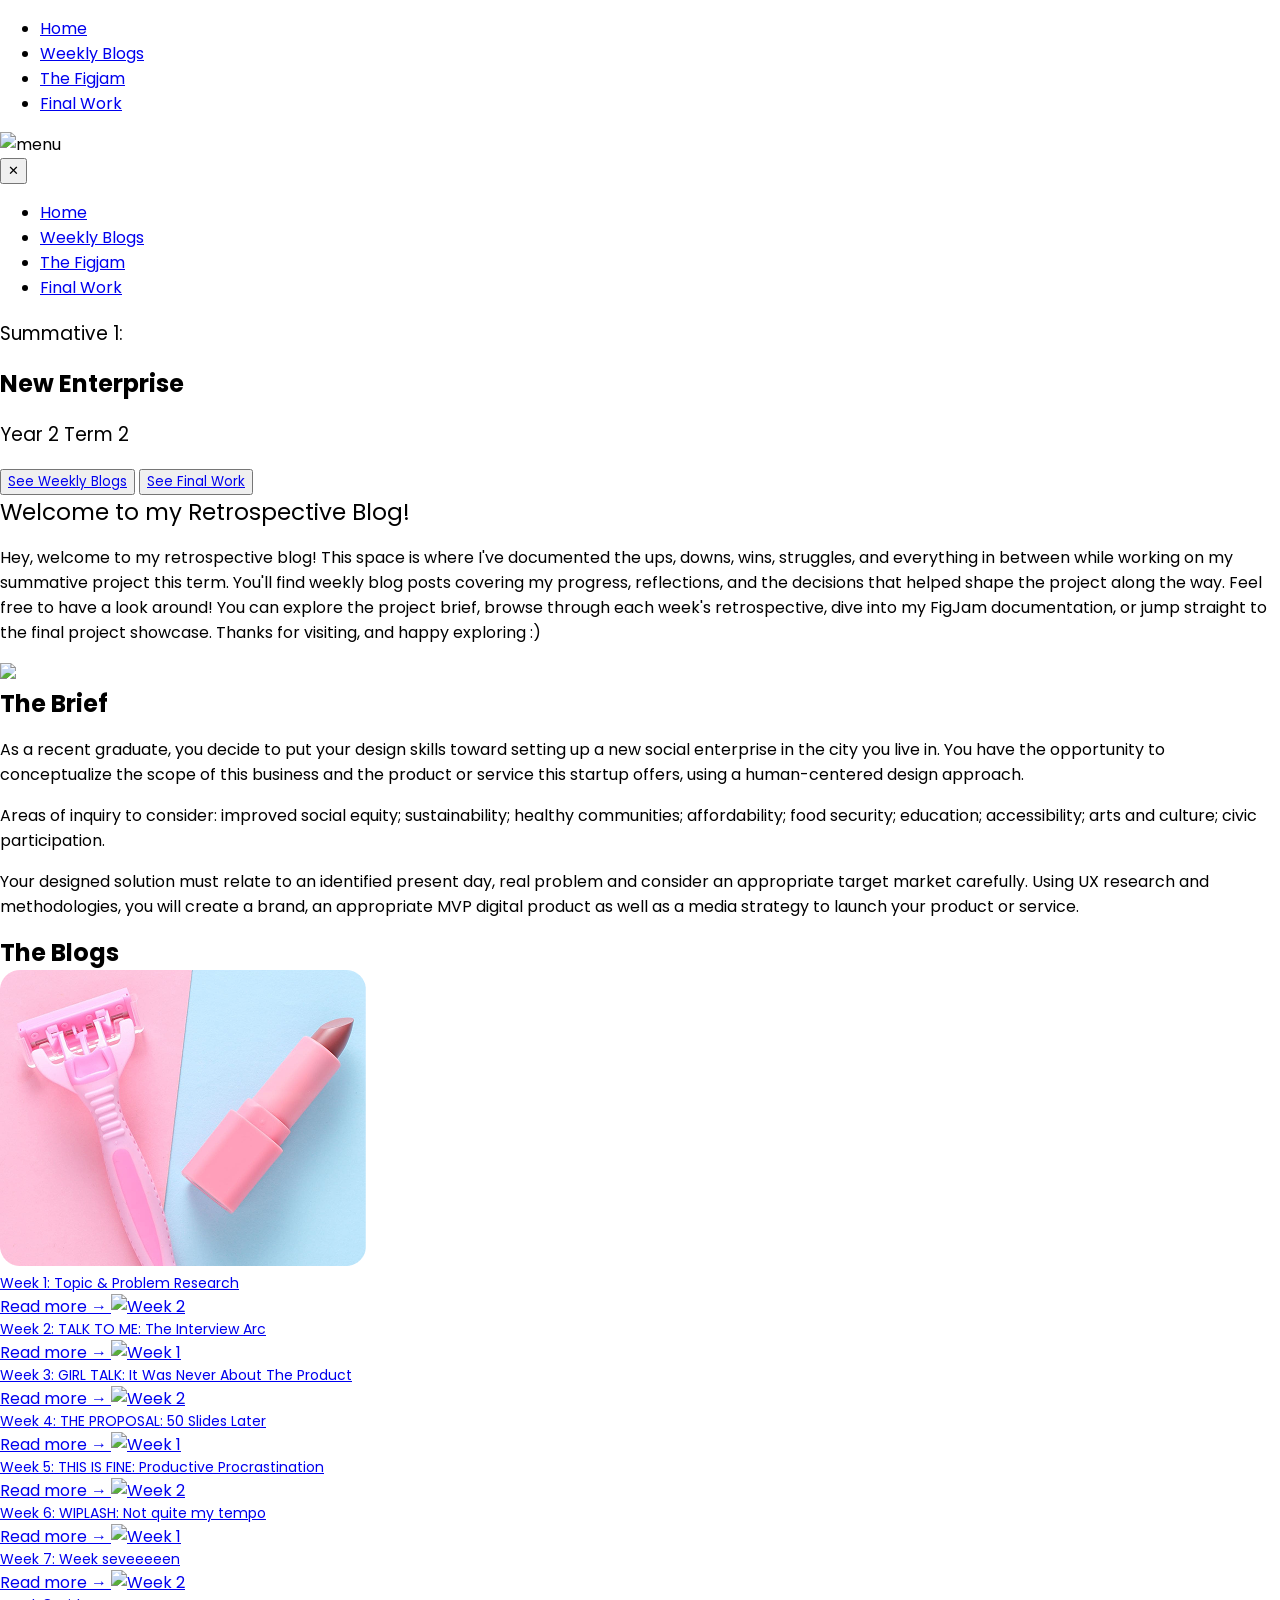
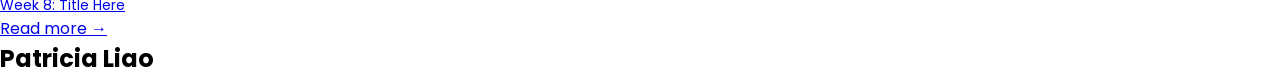
==== commit 050161ad: "landing page placeholder content" ====
--- a/index.html
+++ b/index.html
@@ -1,166 +1,160 @@
 <!DOCTYPE html>
 <html lang="en">
 <head>
-<meta charset="UTF-8" />
-<meta name="viewport" content="width=device-width, initial-scale=1.0, maximum-scale=1.0, user-scalable=no" />
-<title>Discussions</title>
-<link rel="preconnect" href="https://fonts.googleapis.com">
+    <meta charset="UTF-8">
+    <meta name="viewport" content="width=device-width, initial-scale=1.0">
+    <title>Summative: New Enterprise</title>
+    <link rel="preconnect" href="https://fonts.googleapis.com">
     <link rel="preconnect" href="https://fonts.gstatic.com" crossorigin>
     <link href="https://fonts.googleapis.com/css2?family=Boldonse&family=Poppins:ital,wght@0,100;0,200;0,300;0,400;0,500;0,600;0,700;0,800;0,900;1,100;1,200;1,300;1,400;1,500;1,600;1,700;1,800;1,900&display=swap" rel="stylesheet">
-<link rel="stylesheet" href= "css/style.css">
+    <link rel="stylesheet" href="css/style.css">
+
+    <script src="js/script.js"></script>
+
 </head>
-
 
 <body>
 
-<div class="app">
+<!-- NAVIGATION -->
+<header>
+    
+<nav class="primary-navigation">
+<ul class="nav">
+    <li><a href="index.html">Home</a></li>
+    <li><a href="Weekly-blogs.html">Weekly Blogs</a></li>
+    <li><a href="https://www.figma.com/board/z3wOsbk76FEHQPbV9ZVfDG/patricia-liao-bmd2id2-new-enterprise?node-id=388-3591&t=pHV986Z0xbC7UizN-1" target="_blank"
+   rel="noopener noreferrer">The Figjam</a></li>
+    <li><a href="#">Final Work</a></li>
+</ul>
+</nav>
+<img class="menu-icon" src="assets/menu-svgrepo-com.svg"  alt="menu" onclick="openMenu()">
 
+<!-- MOBILE MENU -->
 
-  <header class="feed-header">
-    
-    <div class="welcome-row">
-      <img class="user maya" src="assets/maya.jpeg" alt="Maya" />
-      <h1>Hi Maya!</h1>
-      <button class="search-btn" type="button"><img src="assets/icon-search.png"></button>
-    </div>
+<div class="overlay" id="overlay" onclick="closeMenu()"></div>
 
-    <div class="nav-pills">
-      <button class="nav-pill" type="button">Product Verdicts</button>
-      <button class="nav-pill nav-pill--active" type="button">Discussions</button>
-    </div>
+<nav class="side-menu" id="sideMenu">
+  <button class="close-btn" onclick="closeMenu()">✕</button>
+  <ul>
+    <li><a href="index.html">Home</a></li>
+    <li><a href="Weekly-blogs.html">Weekly Blogs</a></li>
+    <li><a href="https://www.figma.com/board/z3wOsbk76FEHQPbV9ZVfDG/patricia-liao-bmd2id2-new-enterprise?node-id=388-3591&t=pHV986Z0xbC7UizN-1" target="_blank"
+   rel="noopener noreferrer">The Figjam</a></li>
+    <li><a href="#">Final Work</a></li>
+  </ul>
+</nav>
 
-  </header>
+<!-- MOBILE MENU -->
+
+</header>
+<!-- NAVIGATION -->
+
+<section class="hero">
+
+<div class="heading">
+    <h3>Summative 1:</h3>
+    <h1>New Enterprise</h1>
+    <h3>Year 2 Term 2</h3>
+</div>
+
+<div class="buttonss">
+    <button><a class="primary-button" href="Week 1.html">See Weekly Blogs</a></button>
+    <button><a class="secondary-button" href="Week 1.html">See Final Work</a></button>
+</div>
+</section>
+<div>
 
 
 
-  <main class="feed-main">
-    <h1>Community topics</h1>
+<section class="welcome">
+  <div class="welcome-text">
+    <h2>Welcome to my Retrospective Blog!</h2>
+    <div class="welcome-card">
+      <p class="brief-content">Hey, welcome to my retrospective blog!
+This space is where I've documented the ups, downs, wins, struggles, and everything in between while working on my summative project this term. You'll find weekly blog posts covering my progress, reflections, and the decisions that helped shape the project along the way.
+Feel free to have a look around! You can explore the project brief, browse through each week's retrospective, dive into my FigJam documentation, or jump straight to the final project showcase.
+Thanks for visiting, and happy exploring :)</p>
+    </div>
+  </div>
+  <img class="welcome-photo" src="assets/ME 1.png">
+</section>
 
-    <div class="chip-row">
-      <button class="chip chip--active" type="button">All x </button>
-      <button class="chip" type="button">Is it worth it</button>
-      <button class="chip" type="button">Need opinions</button>
-      <button class="chip" type="button">Girl News</button>
-      <button class="chip" type="button">Red flag</button>
-      <button class="chip" type="button">Regret Purchase</button>
-      <button class="chip" type="button">Money talks</button>
-      <button class="chip" type="button">Girl Math</button>
-      <button class="chip" type="button">Pink tax alert</button>
+<section class = "the-brief">
+
+<div class="brief-container">
+    <h1>The Brief</h1>
+    <div class="brief-content">
+        <p>As a recent graduate, you decide to put your design skills toward setting up a new social enterprise in the city you live in. You have the opportunity to conceptualize the scope of this business and the product or service this startup offers, using a human-centered design approach.</p>
+        <p>Areas of inquiry to consider: improved social equity; sustainability; healthy communities; affordability; food
+        security; education; accessibility; arts and culture; civic participation.
+        </p>
+        <p>Your designed solution must relate to an identified present day, real problem and consider an appropriate target market carefully. Using UX research and methodologies, you will create a brand, an appropriate MVP digital product as well as a media strategy to launch your product or service.</p>
     </div>
+</div>
 
 
-    
-    <div class="feed">
-
-      <!-- Post 1 -->
-      <article class="post-card">
-        <div class="post-card-header">
-          <img class="user" src="assets/user1.jpeg"/>
-          <div class="meta">
-            <span class="handle">@lulupdf</span>
-            <span class="time">10 mins ago</span>
-          </div>
-          <button class="icon-btn"><img src="assets/icon-savetolist.png" alt=""></button>
-        </div>
-
-        <h4 class="post-title">Are stainless steel razors really worth the hype?</h4>
-        <p class="body-text">
-          I keep seeing girls say switching to stainless steel razors saves more money long term and . . .
-        </p>
-        <span class="tag-pill">Is it worth it?</span>
+</section>
 
 
-        <div class="action-row">
-          <button class="action-btn" type="button"><img src="assets/icon-heart.png">212</button>
-          <button class="action-btn" type="button"><img src="assets/icon-dislike.png">212</button>
-          <button class="action-btn" type="button"><img src="assets/icon-comment.png">212</button>
-          <button class="action-btn share" type="button"><img src="assets/icon-share.png"></button>
-        </div>
+<section class="weekly-blogs">
+  <div class="blog-container">
+    <h1>The Blogs</h1>
+    <div class="blog-thumbnails">
 
-        <button class="see-replies" type="button">See replies (103) ...</button>
+      <a href="blog-template.html?week=1" class="blog-indi">
+        <img src="assets/pink-tax.jpg" alt="Week 1">
+        <h4>Week 1: Topic & Problem Research</h4>
+        <span class="readmore">Read more →</span>
+      </a>
 
-      </article>
+      <a href="blog-template.html?week=2" class="blog-indi">
+        <img src="assets/girlss.jpeg" alt="Week 2">
+        <h4>Week 2: TALK TO ME: The Interview Arc</h4>
+        <span class="readmore">Read more →</span>
+      </a>
+      <a href="blog-template.html?week=3" class="blog-indi">
+        <img src="assets/angela-meyer.webp" alt="Week 1">
+        <h4>Week 3: GIRL TALK: It Was Never About The Product</h4>
+        <span class="readmore">Read more →</span>
+      </a>
 
-      <!-- Post 2 -->
-      <article class="post-card">
-        <div class="post-card-header">
-          <img class="user" src="assets/user2.jpeg"/>
-          <div class="meta">
-            <span class="handle">@kylafinnegan</span>
-            <span class="time"> 1 hour ago</span>
-          </div>
-          <button class="icon-btn"><img src="assets/icon-savetolist.png" alt=""></button>
-        </div>
+      <a href="blog-template.html?week=4" class="blog-indi">
+        <img src="assets/week-4-hero.jpg" alt="Week 2">
+        <h4>Week 4: THE PROPOSAL: 50 Slides Later</h4>
+        <span class="readmore">Read more →</span>
+      </a>
+      <a href="blog-template.html?week=5" class="blog-indi">
+        <img src="assets/week-5-hero.jpg" alt="Week 1">
+        <h4>Week 5: THIS IS FINE: Productive Procrastination</h4>
+        <span class="readmore">Read more →</span>
+      </a>
 
-          
-        
-        <h4>"If it comes from my treats account, it doesn't count.</h4>
-        <p class="body-text">
-          Lowkey my best budgeting decision was making a separate account just for little treats and. . .
-        </p>
-        <span class="tag-pill">Girl Math</span>
+      <a href="blog-template.html?week=6" class="blog-indi">
+        <img src="assets/week-6-hero.jpg" alt="Week 2">
+        <h4>Week 6: WIPLASH: Not quite my tempo</h4>
+        <span class="readmore">Read more →</span>
+      </a>
+      <a href="blog-template.html?week=7" class="blog-indi">
+        <img src="assets/week-7-hero.jpg" alt="Week 1">
+        <h4>Week 7: Week seveeeeen</h4>
+        <span class="readmore">Read more →</span>
+      </a>
 
-        <div class="action-row">
-          <button class="action-btn" type="button"><img src="assets/icon-heart.png">212</button>
-          <button class="action-btn" type="button"><img src="assets/icon-dislike.png">212</button>
-          <button class="action-btn" type="button"><img src="assets/icon-comment.png">212</button>
-          <button class="action-btn share" type="button"><img src="assets/icon-share.png"></button>
-        </div>
+      <a href="blog-template.html?week=8" class="blog-indi">
+        <img src="assets/under-construction.jpg" alt="Week 2">
+        <h4>Week 8: Title Here</h4>
+        <span class="readmore">Read more →</span>
+      </a>
 
-        <button class="see-replies" type="button">See replies (103) ...</button>
-      </article>
-
-      <!-- Article card -->
-      <article class="article-card">
-        <img src="assets/pink-tax.jpg" alt="">
-        <button class="icon-btn"><img src="assets/icon-savetolist.png" alt=""></button>
-        <div class="article-content">
-          <h4>The 'Pink Tax': How It's Costing Us Women TENS Of THOUSANDS of Dollars... Each!</h4>
-          <span class="read-more">Read more ↗</span>
-        </div>
-      </article>
-
-      <!-- Post 3 -->
-      <article class="post-card">
-        <div class="post-card-header">
-          <img class="user" src="assets/user2.jpeg"/>
-          <div class="meta">
-            <span class="handle">@kylafinnegan</span>
-            <span class="time"> 1 hour ago</span>
-          </div>
-          <button class="icon-btn"><img src="assets/icon-savetolist.png" alt=""></button>
-        </div>
-        
-        <h4>Brands Doing It Right</h4>
-        <p class="body-text">
-          I went down a bit of a rabbit hole recently and found out that Billie was actually built around fighting the pink tax. I thought they were just known for their razors, but their whole brand is centred on fair pricing and calling out how women's products are often marked up. I've tried them myself and it's nice seeing a company actually talk about this stuff instead of pretending it doesn't exist.
-        </p>
-        <span class="tag-pill">Pink Tax</span>
-        
-        <div class="post-images">
-          <img src="assets/billie (1).png" alt="" />
-          <img src="assets/billie (2).png" alt="" />
-          <img src="assets/billie (3).png" alt="" />
-          <img src="assets/billie (4).png" alt="" />
-        </div>
-        <div class="action-row">
-          <button class="action-btn" type="button"><img src="assets/icon-heart.png">212</button>
-          <button class="action-btn" type="button"><img src="assets/icon-dislike.png">212</button>
-          <button class="action-btn" type="button"><img src="assets/icon-comment.png">212</button>
-          <button class="action-btn share" type="button"><img src="assets/icon-share.png"></button>
-        </div>
-        <button class="see-replies" type="button">See replies (103) ...</button>
-      </article>
 
     </div>
+  </div>
+</section>
 
-    <button class="load-more" type="button">
-      <span class="load-more-icon">⟳</span>
-      <span>Load more posts</span>
-    </button>
-  </main>
+<footer>
+    <h1>Patricia Liao</h1>
 
-</div>
+</footer>
 
 </body>
 </html>
--- a/css/style.css
+++ b/css/style.css
@@ -214,7 +214,6 @@
   font-size: 14px;
   margin: 0 0 8px;
   line-height: 150%;
-  font-weight: ;
 }
 .post-card .body-text {
   font-size: 12px;
@@ -356,7 +355,6 @@
   padding: 28px 0;
   font-size: 14px;
   font-weight: 600;
-  color: var(--ink-soft);
   width: 100%;
 }
 .load-more-icon { font-size: 20px; }
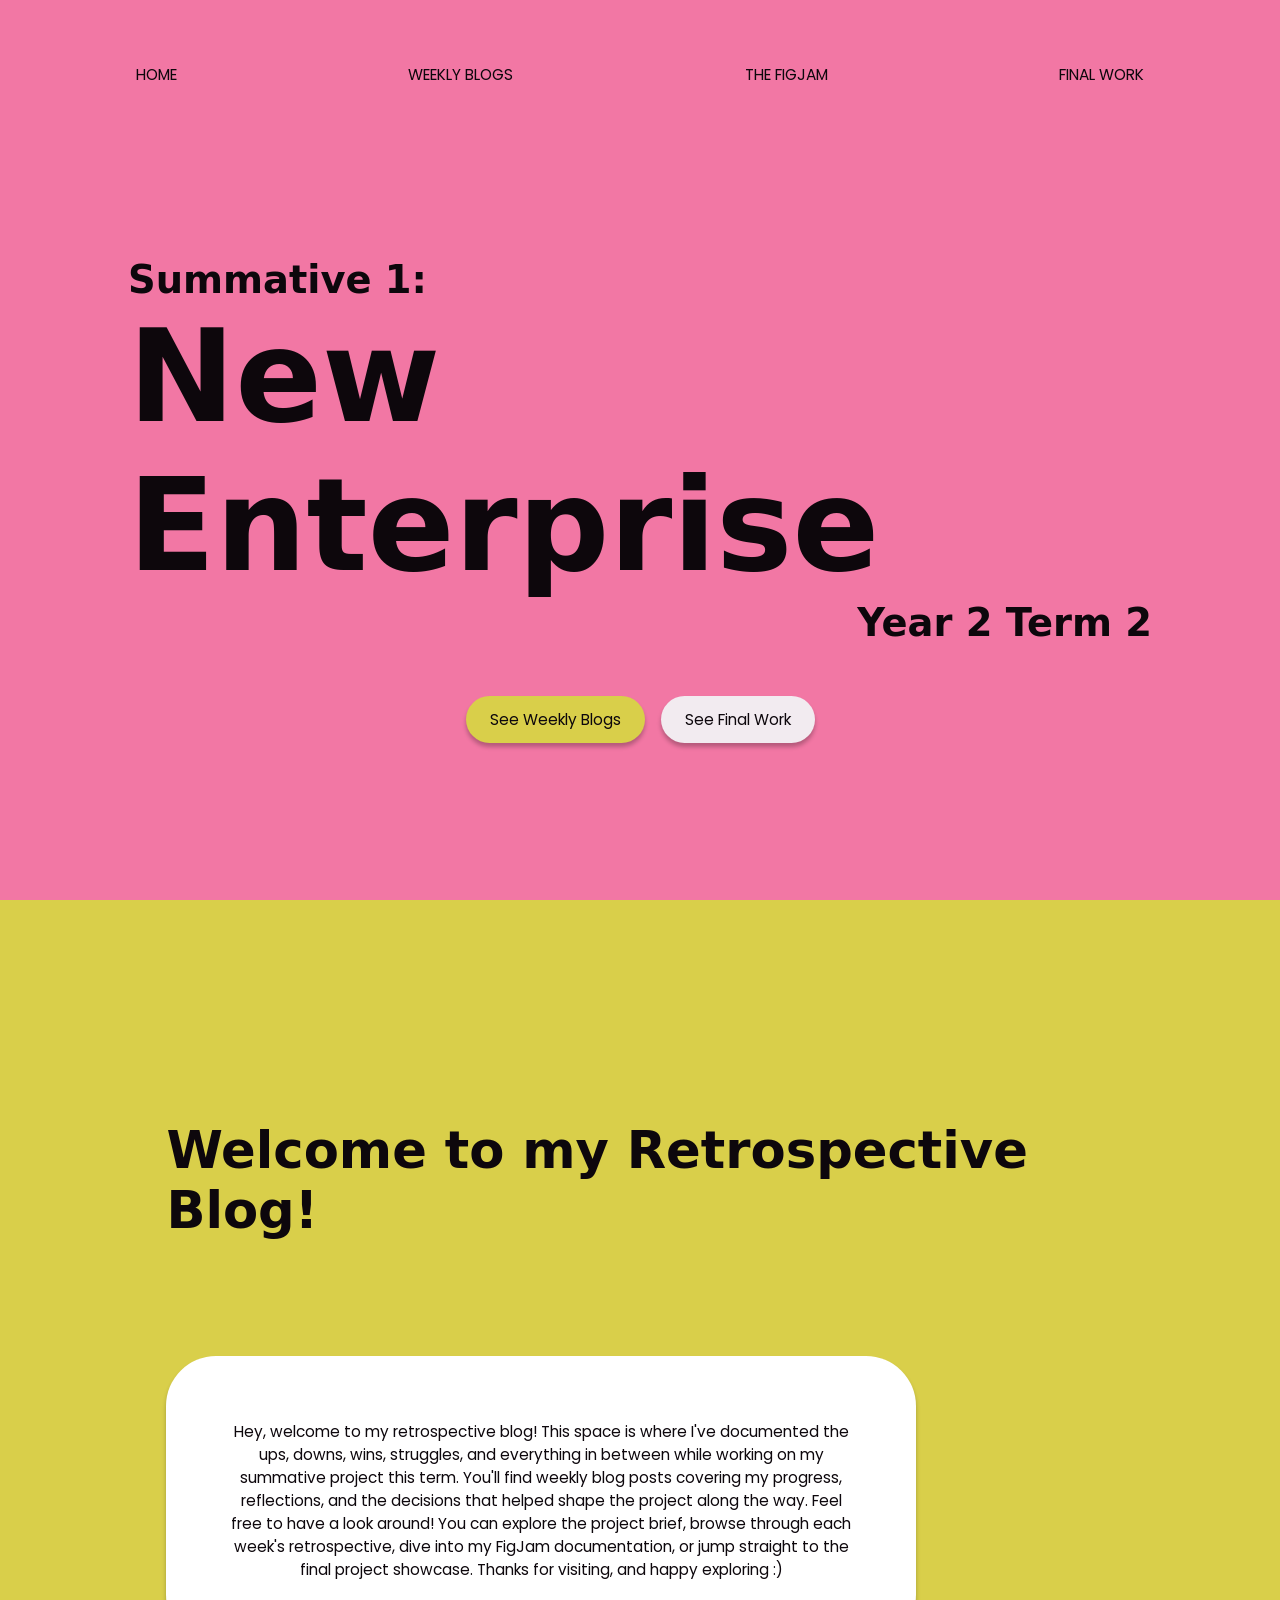
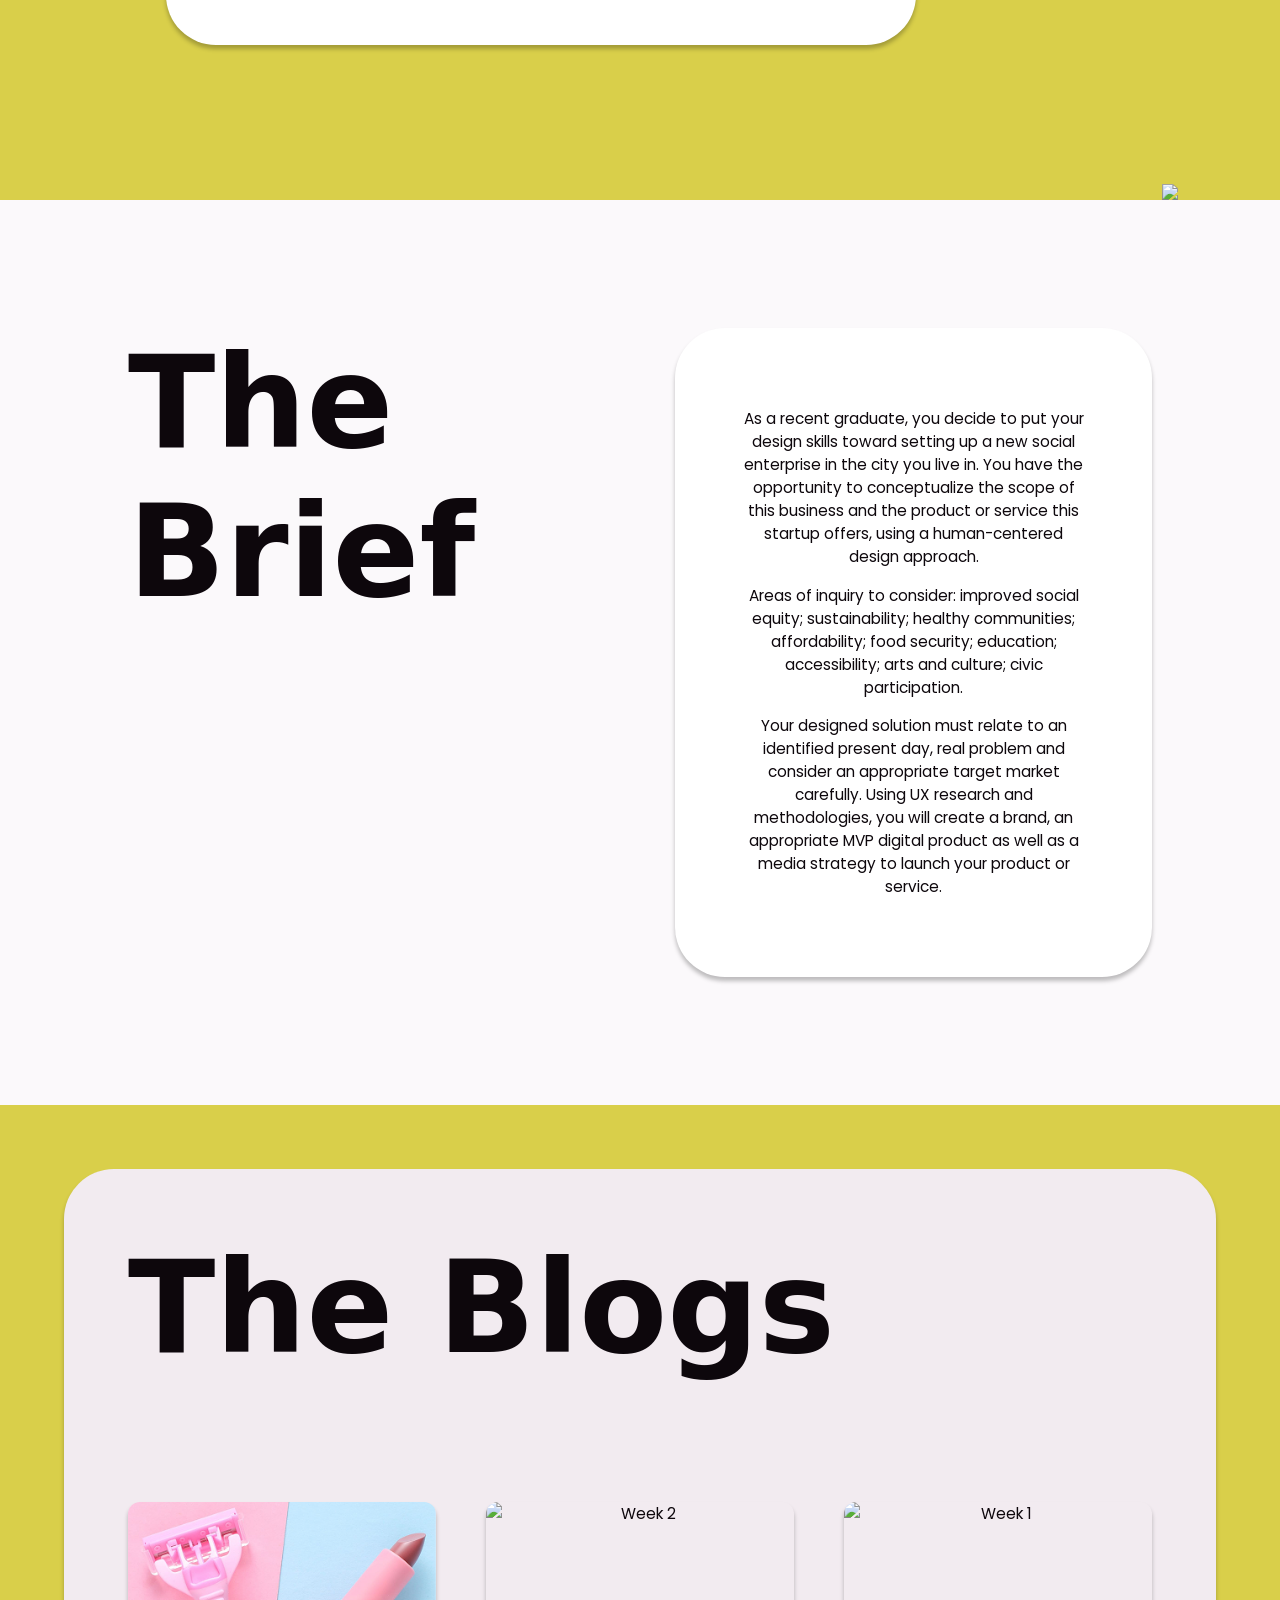
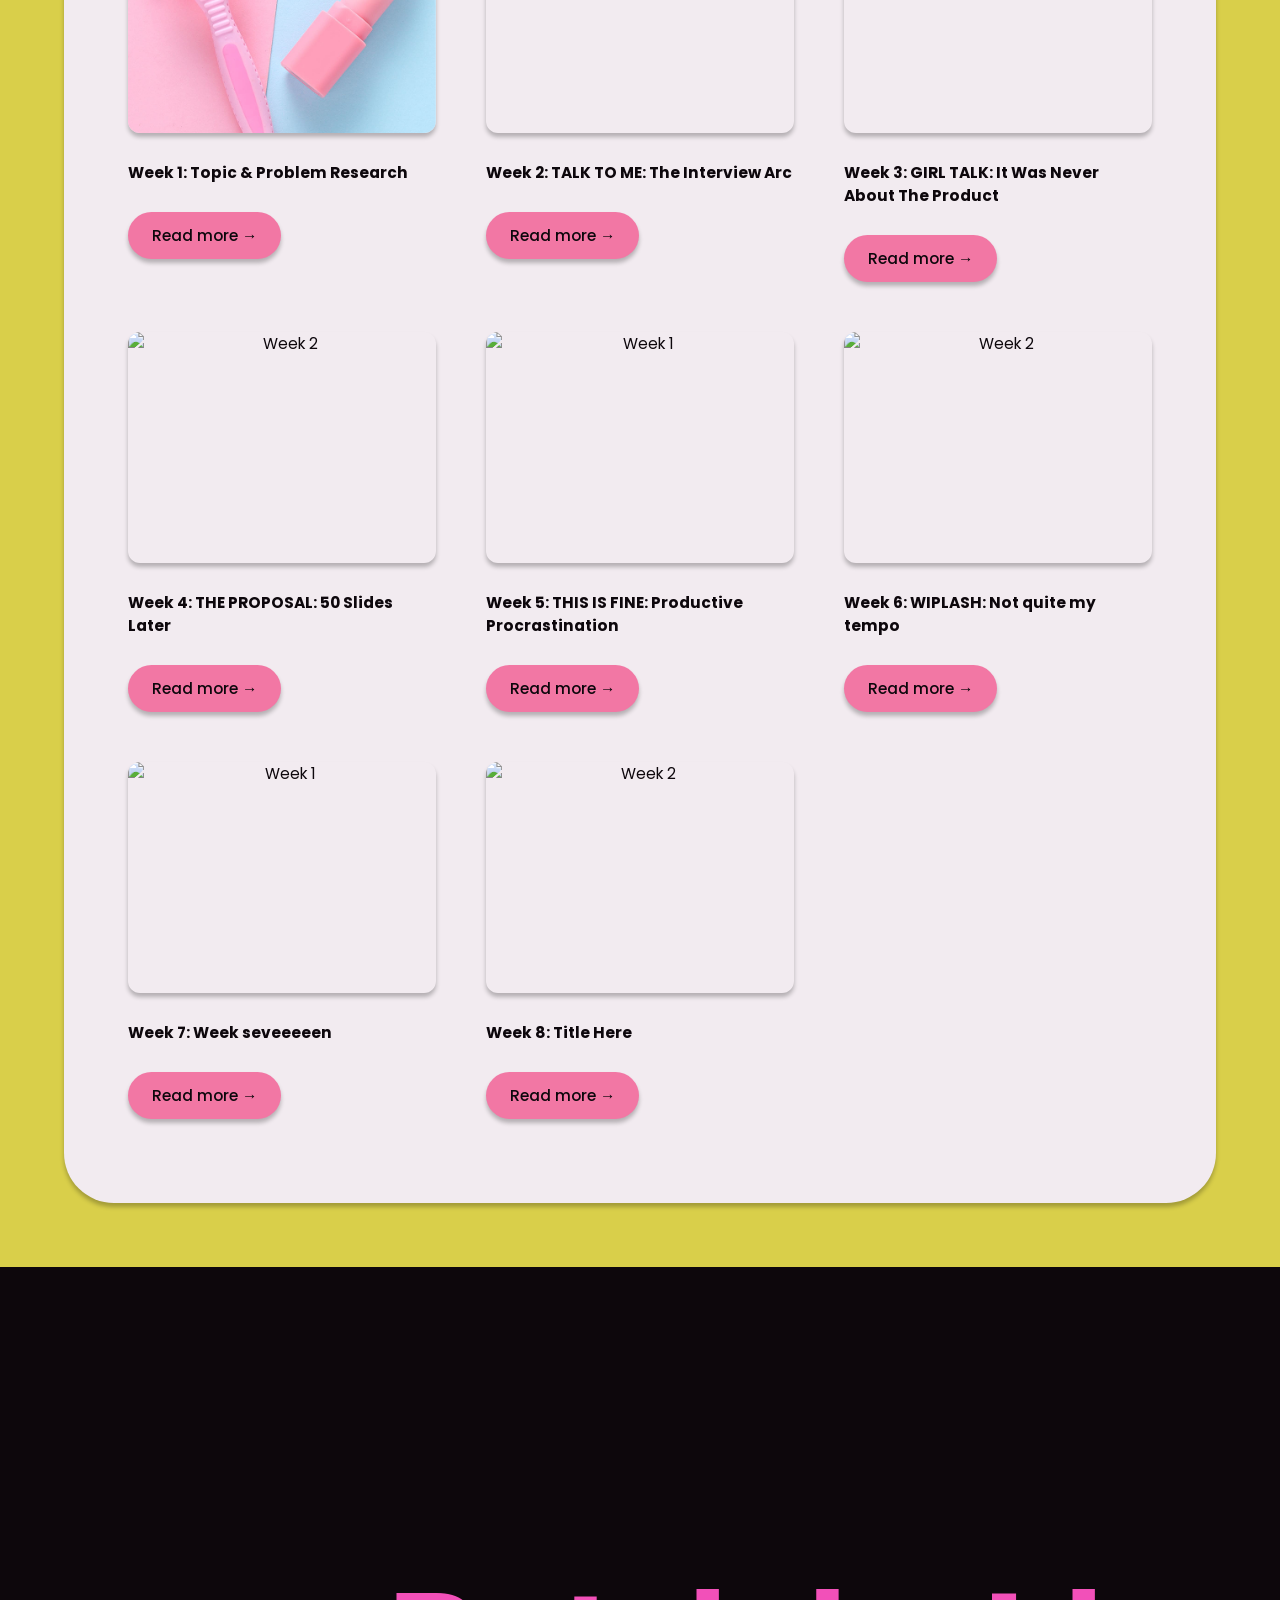
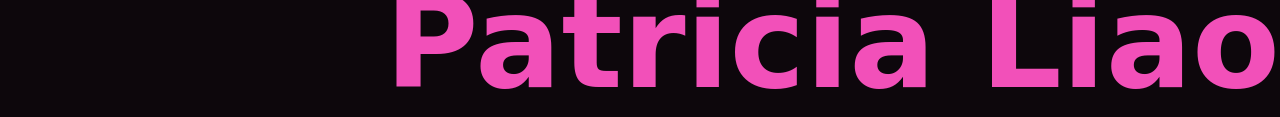
==== commit be38c548: "stylind updated" ====
--- a/index.html
+++ b/index.html
@@ -7,7 +7,7 @@
     <link rel="preconnect" href="https://fonts.googleapis.com">
     <link rel="preconnect" href="https://fonts.gstatic.com" crossorigin>
     <link href="https://fonts.googleapis.com/css2?family=Boldonse&family=Poppins:ital,wght@0,100;0,200;0,300;0,400;0,500;0,600;0,700;0,800;0,900;1,100;1,200;1,300;1,400;1,500;1,600;1,700;1,800;1,900&display=swap" rel="stylesheet">
-    <link rel="stylesheet" href="css/style.css">
+    <link rel="stylesheet" href="css/indexstyle.css">
 
     <script src="js/script.js"></script>
 
--- a/css/indexstyle.css
+++ b/css/indexstyle.css
@@ -0,0 +1,522 @@
+:root {
+    --offblack: #0D070C;
+    --green: #D9CF4A;
+    --pink: #F250B9; 
+    --lighterpink: #F277A4; 
+    --offwhite: #F2EBF0; 
+}
+
+* {
+    box-sizing: border-box;
+    font-family: "Poppins", sans-serif;   
+}
+body {
+    margin: 0px; 
+    text-align: center; 
+    background-color: var(--offwhite);
+    color:var(--offblack)
+}
+ header, main {
+        width: 100%;
+        margin: 0 auto;
+        position: fixed;
+}
+img {
+    max-width: 100%;
+    border: 100px;
+    align-items: center;
+}
+a {
+    text-decoration: none;
+    color: var(--offblack);
+    font-size: clamp(0.75rem, 1.2vw, 1.5rem);
+}
+
+section {
+    min-height: 100vh;
+}
+
+
+/* TYPOGRAPHY */
+
+h1 {
+    font-family: "Boldonse", system-ui;
+    font-size: clamp(3rem, 10vw, 12rem);
+    width: 100%;
+    margin: 0px;
+    text-align: left;
+}
+h2 {
+    font-family: "Boldonse", system-ui;
+    font-size: clamp(2rem, 4vw, 6rem);
+    width: 100%;
+    margin: 0px;
+    text-align: left;
+}
+h3 {
+    font-family: "Boldonse", system-ui;
+    font-size: clamp(1rem, 3vw, 3rem);
+    margin: 0px;
+}
+h4 {
+    font-size: clamp(1rem, 3vw, 3rem);
+    margin: 0px;
+}
+h5 {
+    font-family: "Poppins", sans-serif;
+    font-style: italic;
+    font-weight: 400;
+    font-size: clamp(1rem, 2.5vw, 2rem);
+    margin: 0px;
+    line-height: 1.4;
+    text-align: center;
+    color: var(--pink);
+}
+p {
+    font-size: clamp(0.75rem, 1.2vw, 1.2rem);
+}
+/* TYPOGRAPHY */
+
+/* NAVIGATION */
+.nav {
+    display: flex;
+    justify-content: space-around;
+    padding: 20px;
+}
+
+.nav li {
+    list-style: none;
+    padding: 18px;
+    font-size: 1.5rem;
+    text-transform: uppercase;
+}
+.nav li:hover{
+    border-radius: 50px;
+    background-color: var(--offwhite);
+    box-shadow: 0 4px 4px 0 rgba(0, 0, 0, 0.25);
+    
+}
+
+.menu-icon {
+  display: none;
+}
+
+.overlay { display: none; }
+.side-menu { display: none; }
+
+/* NAVIGATION */
+
+/* BUTTONS */
+
+button {
+    background-color: transparent;
+    border: none;
+}
+.primary-button, .secondary-button {
+border-radius: 50px;
+background-color: var(--green);
+box-shadow: 0 4px 4px 0 rgba(0, 0, 0, 0.25);
+display: inline-flex;
+padding: 12px 24px;
+justify-content: center;
+align-items: center;
+gap: 10px;
+}
+.secondary-button {
+    background-color: var(--offwhite);
+}
+.primary-button:hover, .secondary-button:hover{
+    background-color: var(--offblack);
+    color: var(--offwhite);
+}
+
+
+/* BUTTONS */
+
+/* HOMEPAGE */
+
+.hero {
+    display: flex;
+    flex-direction: column;
+    background-color: var(--lighterpink);
+    justify-content: center;
+    padding-top: 100px;
+    gap: 50px;
+}
+.heading {
+    display: flex;
+    flex-direction: column;
+    justify-content: space-between;
+    padding: 0 10%;
+    align-self: center;
+}
+.heading h3:first-child {
+    margin-right: auto;
+}
+.heading h3:last-child {
+    margin-left: auto;
+}
+
+.welcome {
+    background-color: var(--green);
+    display: flex;
+    align-items: flex-end;  
+    gap: 40px;
+    padding: 80px 8% 0;
+    overflow: hidden;    
+    
+}
+
+.welcome-text {
+    align-self: center;      
+    flex: 1;
+    gap: 100px;
+    display: flex;
+    flex-direction: column;
+    padding: clamp(24px, 5vw, 200px);
+}
+
+.welcome-photo {
+    align-self: flex-end;    
+    max-height: 100%;
+    object-fit: contain;   
+    flex-shrink: 0;
+}
+
+.the-brief{
+    background-image: linear-gradient(
+        rgba(255,255,255,0.7),
+        rgba(255,255,255,0.7)),url(/assets/girlss.jpeg);
+    background-position: center;
+    background-size: cover;
+    display: flex;
+    flex-direction: row;
+    justify-content: center;
+    align-items: center;
+    height: auto;
+    padding: clamp(24px, 5vw, 200px);
+}
+.brief-container {
+    
+    display: flex;
+    flex-direction: row;
+    justify-content: center;
+    align-content: center;
+    gap: 200px;
+    padding: clamp(24px, 5vw, 200px);
+}
+.brief-content {
+    background-color: white;
+    display: block;
+    align-content: center;
+    padding: clamp(24px, 5vw, 100px);
+    max-width: 750px;
+    border-radius: 50px;
+    box-shadow: 0 4px 4px 0 rgba(0, 0, 0, 0.25);
+}
+.weekly-blogs{
+    background-color: var(--green);
+    padding: clamp(24px, 5vw, 200px);
+}
+.blog-container {
+     padding: clamp(24px, 5vw, 200px);
+     background-color: var(--offwhite);
+     border-radius: 50px;
+    box-shadow: 0 4px 4px 0 rgba(0, 0, 0, 0.25);
+}
+.blog-container h1{
+    padding-bottom: 100px;
+}
+.blog-thumbnails {
+    display: grid;
+    grid-template-columns: repeat(3, 1fr);
+    gap: 50px;
+    padding: 20px 0;
+}
+.blog-thumbnails {
+    display: grid;
+    grid-template-columns: repeat(3, 1fr);
+    gap: 50px;
+    padding: 20px 0;
+}
+
+.blog-indi {
+    display: flex;
+    flex-direction: column;
+    gap: 28px;
+    text-decoration: none;
+    color: var(--offblack);
+    cursor: pointer;
+    transition: transform 0.2s ease;
+}
+
+.blog-indi:hover {
+    transform: translateY(-4px);
+}
+
+.blog-indi img {
+    width: 100%;
+    aspect-ratio: 4/3;
+    object-fit: cover;
+    border-radius: 12px;
+    box-shadow: 0 4px 4px 0 rgba(0, 0, 0, 0.25);
+}
+
+.blog-indi h4 {
+    font-size: clamp(0.75rem, 1.2vw, 5rem);
+    margin: 0;
+    text-align: left;
+}
+
+.readmore {
+    font-size: clamp(0.75rem, 1.2vw, 1.2rem);
+    font-weight: 500;
+    background-color: var(--lighterpink);
+    border-radius: 50px;
+    width: fit-content;
+    padding: clamp(8px, 1.5vw, 12px) clamp(14px, 2.5vw, 24px);
+    box-shadow: 0 4px 4px 0 rgba(0, 0, 0, 0.25);
+}
+.readmore:hover {
+    background-color: var(--offblack);
+    color: var(--offwhite);
+}
+
+/* HOMEPAGE */
+
+/* WEEKLY BLOGS PAGE */
+
+.weeklyblogs-page {
+    background-color: var(--green);
+    padding: clamp(24px, 5vw, 200px);
+    padding-top: 200px;
+}
+.blog-container-page {
+    background-color: var(--offwhite);
+    padding: clamp(24px, 5vw, 200px);
+    border-radius: 50px;
+    box-shadow: 0 4px 4px 0 rgba(0, 0, 0, 0.25);
+}
+/* WEEKLY BLOGS PAGE */
+
+/* BLOGS PAGE */
+.blog-hero {
+    background-color: var(--offwhite);
+    padding: clamp(24px, 5vw, 200px);
+    padding-top: 200px;
+}
+.blog-hero-text {
+    display: flex;
+    flex-direction: column;
+}
+#hero-image {
+    width: 100%;
+    max-height: 500px;
+    object-fit: cover;        
+    border-radius: 50px;    
+    display: block;
+    margin-top: 24px;
+    box-shadow: 0 4px 4px 0 rgba(0, 0, 0, 0.25);
+}
+.blog {
+    background-color: var(--green);
+    padding: clamp(24px, 8vw, 500px);
+    display: flex;
+    justify-content: center;
+    
+}
+.blog-content {
+    padding: clamp(24px, 5vw, 1000px);
+    text-align: left;
+    background-color: var(--offwhite);
+    box-shadow: 0 4px 4px 0 rgba(0, 0, 0, 0.25);
+    border-radius: 50px; 
+    justify-content: center;
+    
+}
+
+.read-more-section {
+    background-color: var(--lighterpink);
+    padding: clamp(24px, 5vw, 1000px);
+    padding-top: 100px;
+    height: auto;
+}
+.read-more {
+    display: flex;
+    justify-content: space-between;
+    gap: 24px;
+    padding-top: 100px;
+}
+
+.nav-card{
+    display: flex;
+    flex-direction: row;
+    gap: 20px;
+    background-color: white;
+    border-radius: 24px;
+    padding: clamp(16px, 3vw, 32px);
+    box-shadow: 0 4px 4px 0 rgba(0, 0, 0, 0.25);
+    width: 100%;
+    align-items: center;
+    transition: transform 0.2s ease;
+    justify-content: space-between;
+}
+
+.nav-card:hover {
+    transform: translateY(-4px);
+    background-color: var(--green);
+}
+
+.nav-card img {
+    width: clamp(120px, 25vw, 280px);
+    aspect-ratio: 16/9;
+    object-fit: cover;
+    border-radius: 16px;
+}
+
+.nav-label {
+    font-size: clamp(0.75rem, 1.2vw, 1rem);
+    font-weight: 600;
+    color: var(--pink);
+}
+
+.nav-card p {
+    font-size: clamp(0.75rem, 1.2vw, 1.2rem);
+    font-family: "Boldonse", system-ui;
+    margin: 0;
+}
+.next-texts {
+    display: flex;
+    flex-direction: column;
+    gap: 12px;
+}
+
+
+
+/* BLOGS PAGE */
+
+
+footer {
+    background-color: var(--offblack);
+    height: 50vh;
+    display: flex;
+}
+footer h1{
+    color: var(--pink);
+    text-align: end;
+    align-self: flex-end;
+}
+
+
+@media screen and (max-width: 800px) {
+
+
+  .primary-navigation { display: none; }
+
+  .menu-icon {
+    display: block;
+    background: none;
+    border: none;
+    width: 40px;
+    cursor: pointer;
+  }
+
+  /* overlay */
+  .overlay {
+    display: none;
+    position: fixed;
+    inset: 0;
+    background: rgba(0,0,0,0.4);
+    z-index: 50;
+  }
+
+  /* side menu */
+  .side-menu {
+    display: block;
+    position: fixed;
+    top: 0;
+    right: -260px;
+    width: 240px;
+    height: 100%;
+    background: var(--green);
+    z-index: 100;
+    padding: 30px 24px;
+    transition: right 0.3s ease;
+  }
+
+  .side-menu.open { right: 0; }
+
+  .side-menu ul { list-style: none; padding: 0; margin-top: 20px; }
+  .side-menu ul li { border-bottom: 1px solid var(--green)}
+  .side-menu ul li a { display: block; padding: 14px 0; font-size: 1.2rem; }
+
+  .close-btn {
+    background: none;
+    border: none;
+    font-size: 1.5rem;
+    cursor: pointer;
+  }
+
+   header {
+    display: flex;
+    justify-content: flex-end;
+    padding: 20px;
+  }
+  .welcome-text{
+    gap: 10px;
+    margin: 10px;
+  }
+  .welcome {
+    flex-direction: column;
+    align-items: flex-start;
+    gap: 0;
+
+  }
+
+  .welcome-photo {
+    align-self: center; 
+    max-width: 60%;
+  }
+
+
+  .brief-container {
+    flex-direction: column;
+    gap: 24px;
+    padding: 40px 20px;
+    align-items: center;
+    margin: 10px;
+  }
+
+  .brief-content {
+    padding: 32px 24px;
+    max-width: 100%;
+    border-radius: 24px;
+  }
+.blog-thumbnails {
+    grid-template-columns: 1fr;
+  }
+
+}
+
+@media screen and (max-width: 1000px) {
+
+.read-more{
+    flex-direction: column-reverse;
+    justify-content: center;
+}
+}
+
+
+
+
+
+.thumbnail {
+   
+    transition: all 0.3s ease-in-out;
+    cursor: pointer; /* Changes cursor to a hand pointer */
+}
+
+.thumbnail:hover {
+    transform: scale(1.5);
+}
+
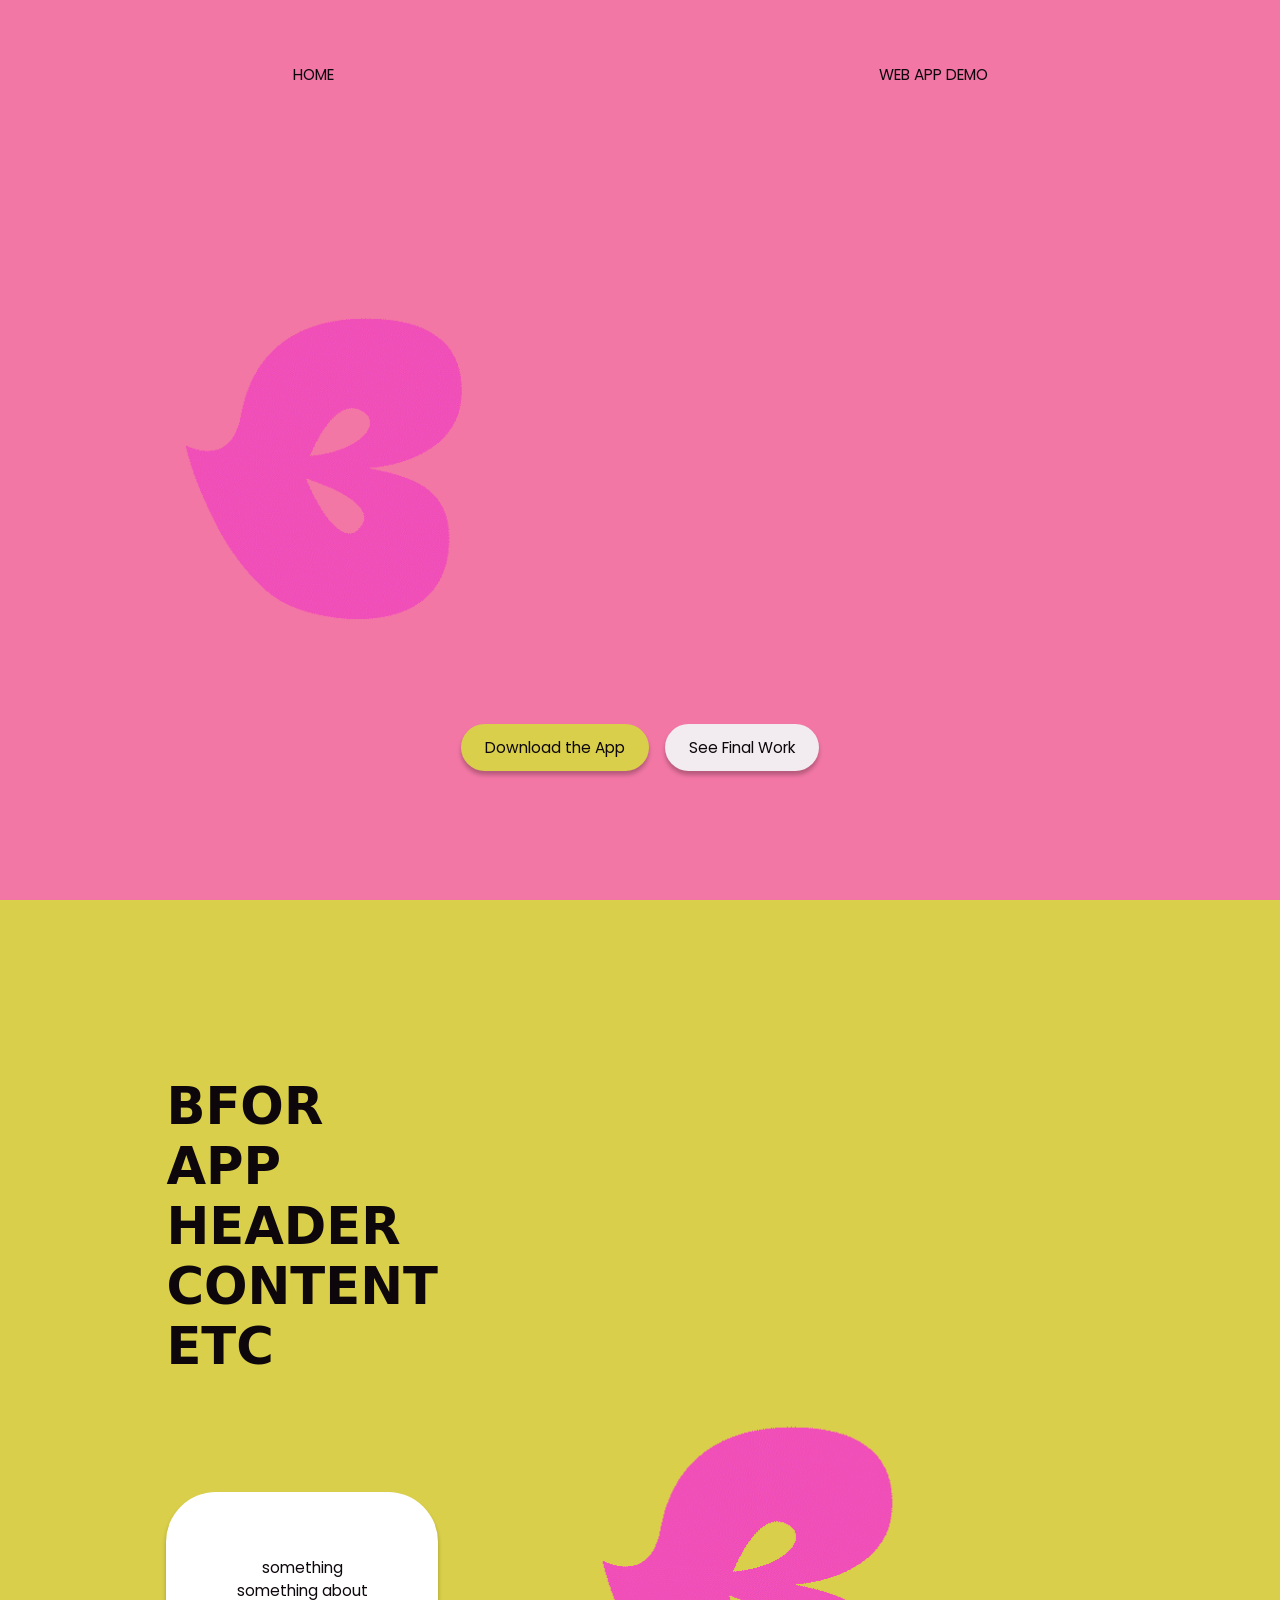
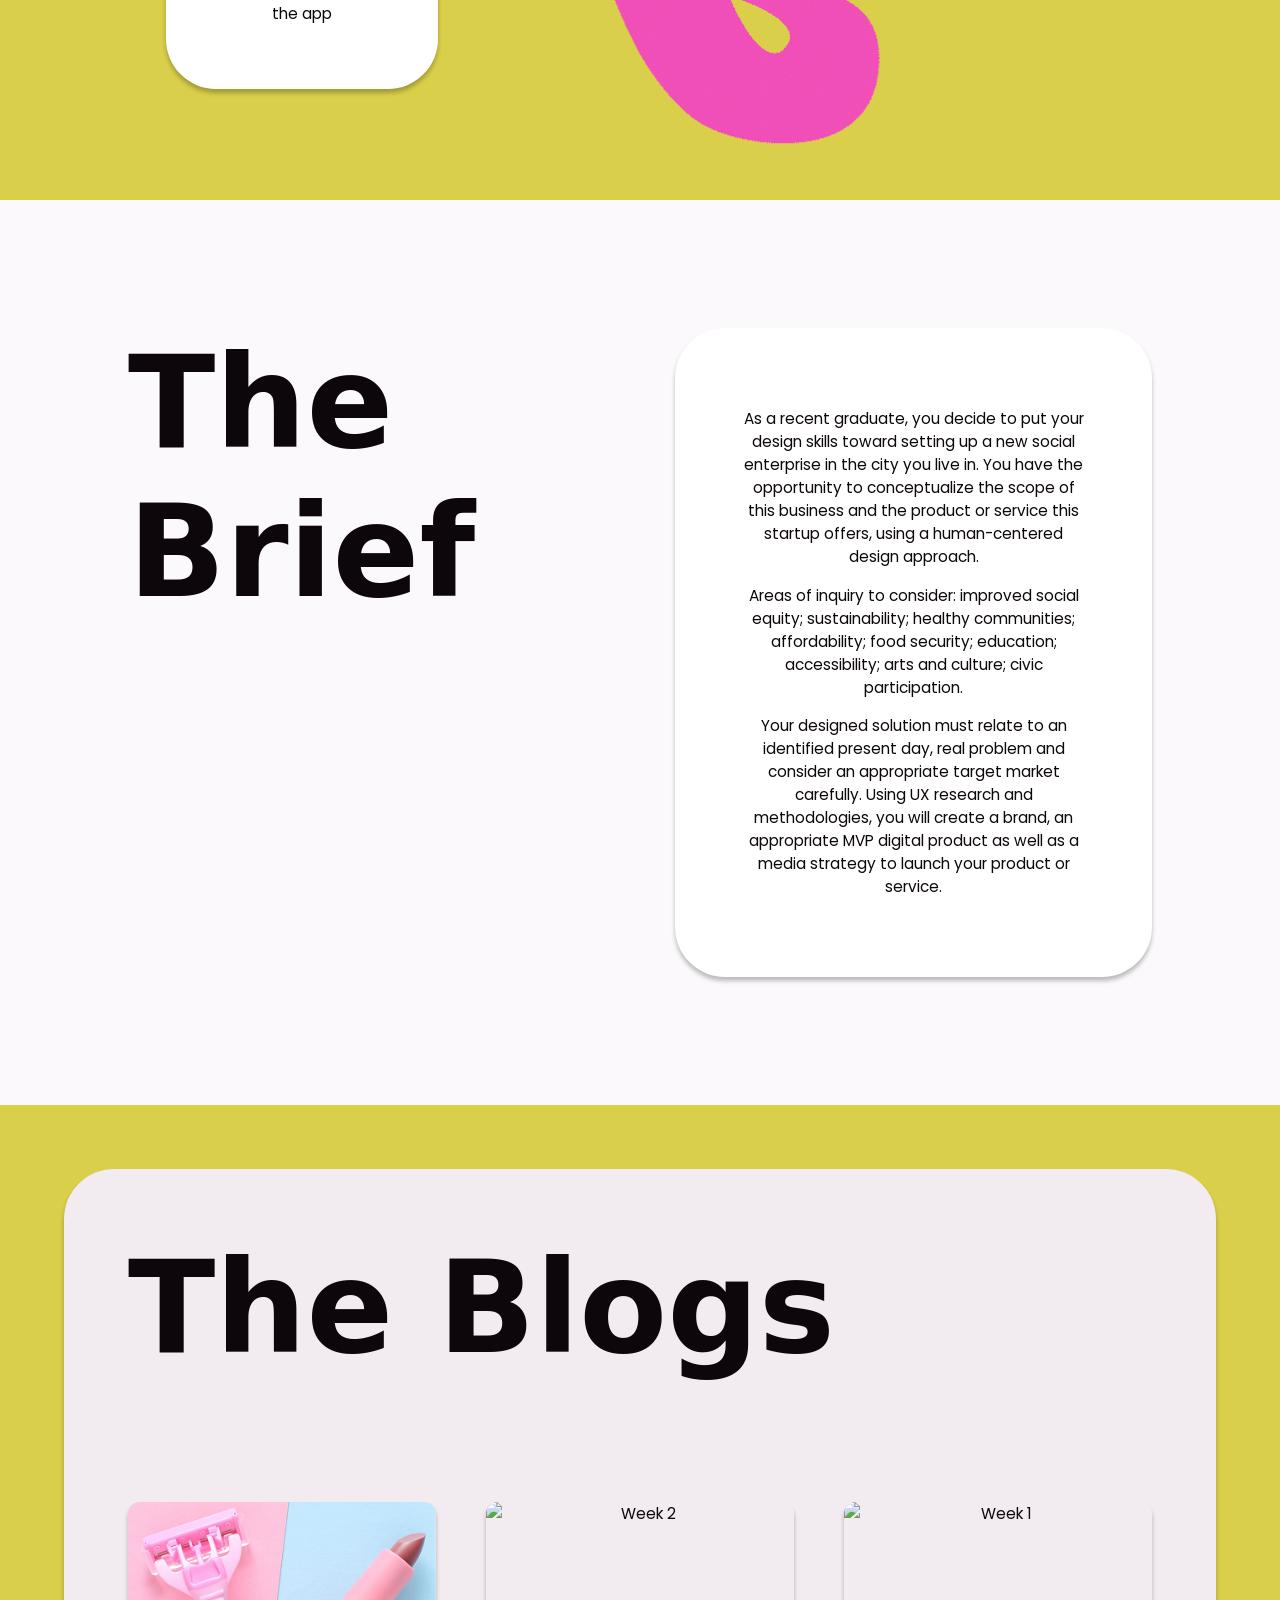
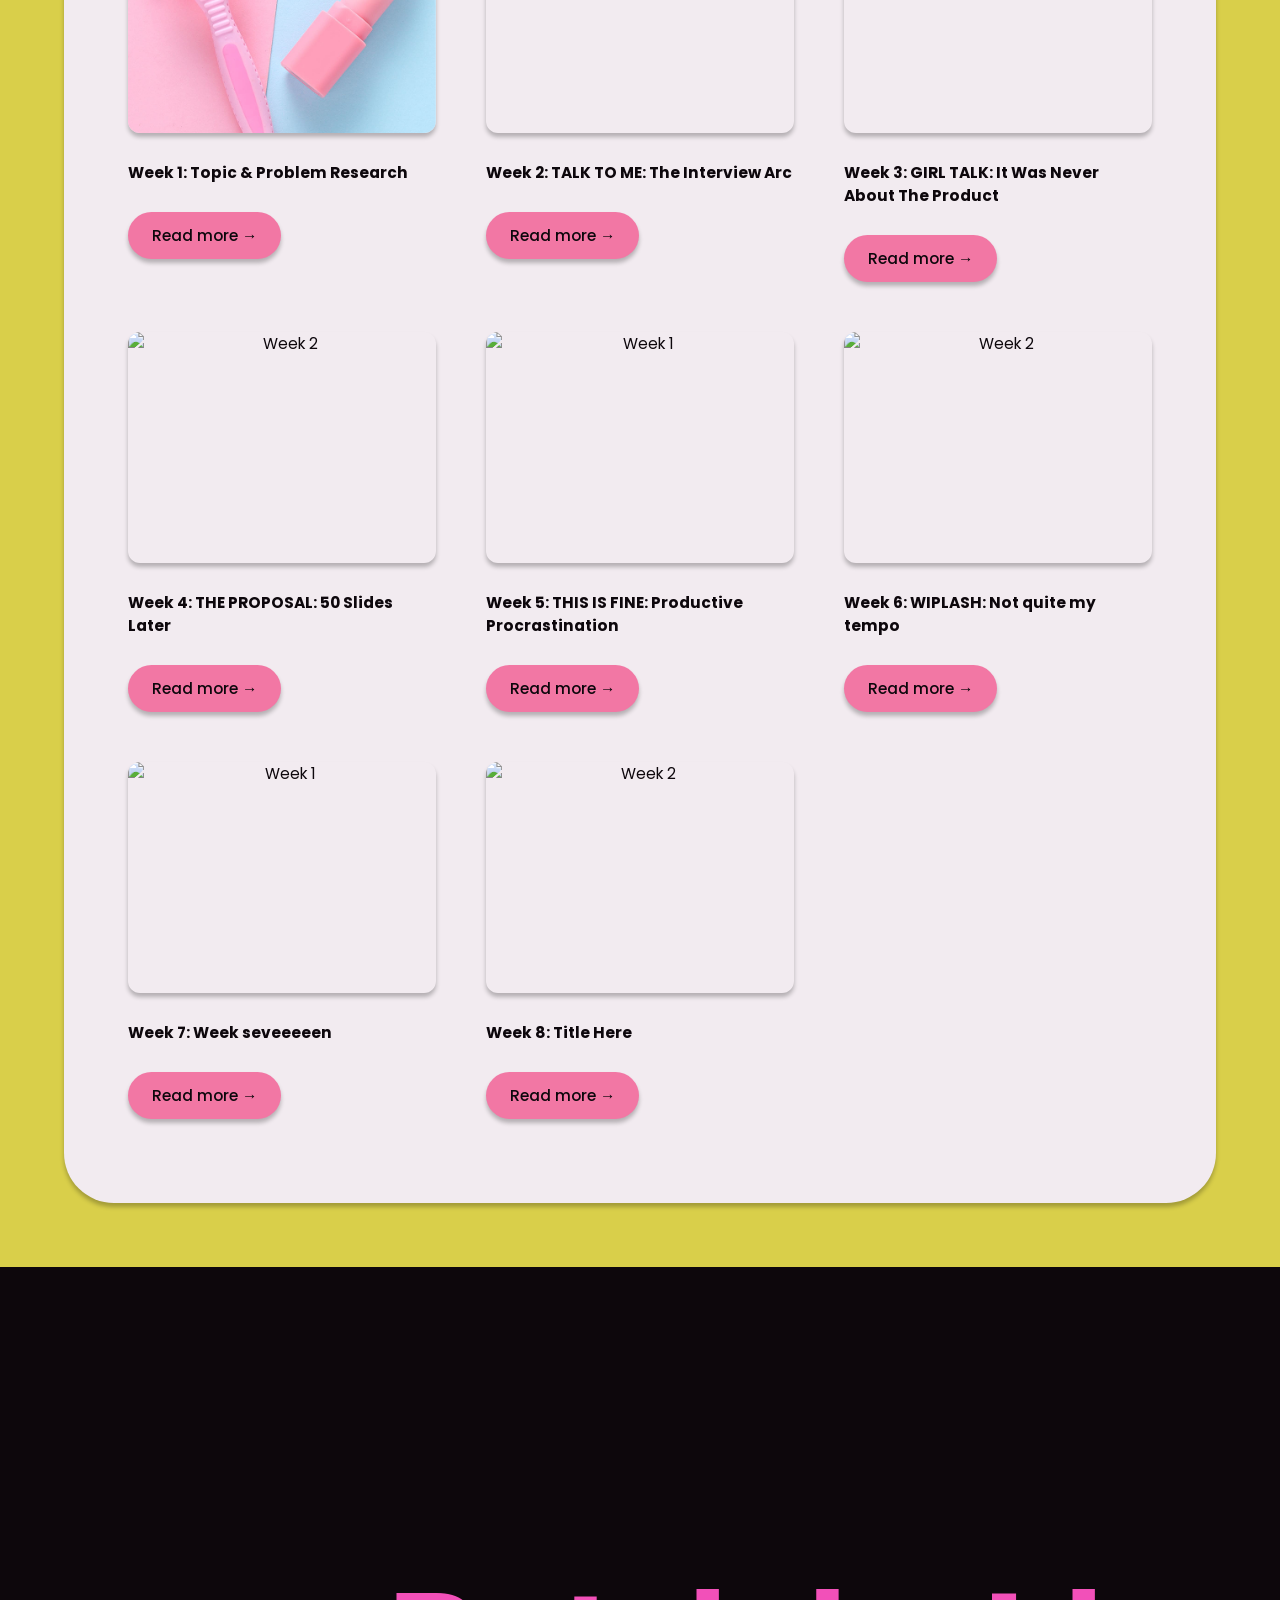
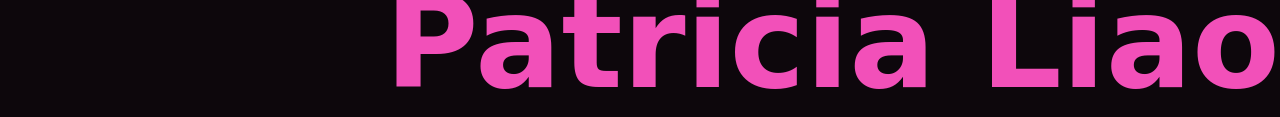
==== commit 8c9d50e4: "some updates i forgot what i did but i think its the index page?" ====
--- a/index.html
+++ b/index.html
@@ -3,7 +3,7 @@
 <head>
     <meta charset="UTF-8">
     <meta name="viewport" content="width=device-width, initial-scale=1.0">
-    <title>Summative: New Enterprise</title>
+    <title>Bfor App</title>
     <link rel="preconnect" href="https://fonts.googleapis.com">
     <link rel="preconnect" href="https://fonts.gstatic.com" crossorigin>
     <link href="https://fonts.googleapis.com/css2?family=Boldonse&family=Poppins:ital,wght@0,100;0,200;0,300;0,400;0,500;0,600;0,700;0,800;0,900;1,100;1,200;1,300;1,400;1,500;1,600;1,700;1,800;1,900&display=swap" rel="stylesheet">
@@ -21,10 +21,7 @@
 <nav class="primary-navigation">
 <ul class="nav">
     <li><a href="index.html">Home</a></li>
-    <li><a href="Weekly-blogs.html">Weekly Blogs</a></li>
-    <li><a href="https://www.figma.com/board/z3wOsbk76FEHQPbV9ZVfDG/patricia-liao-bmd2id2-new-enterprise?node-id=388-3591&t=pHV986Z0xbC7UizN-1" target="_blank"
-   rel="noopener noreferrer">The Figjam</a></li>
-    <li><a href="#">Final Work</a></li>
+    <li><a href="app-demo.html">Web App Demo</a></li>
 </ul>
 </nav>
 <img class="menu-icon" src="assets/menu-svgrepo-com.svg"  alt="menu" onclick="openMenu()">
@@ -37,10 +34,7 @@
   <button class="close-btn" onclick="closeMenu()">✕</button>
   <ul>
     <li><a href="index.html">Home</a></li>
-    <li><a href="Weekly-blogs.html">Weekly Blogs</a></li>
-    <li><a href="https://www.figma.com/board/z3wOsbk76FEHQPbV9ZVfDG/patricia-liao-bmd2id2-new-enterprise?node-id=388-3591&t=pHV986Z0xbC7UizN-1" target="_blank"
-   rel="noopener noreferrer">The Figjam</a></li>
-    <li><a href="#">Final Work</a></li>
+    <li><a href="app-demo.html">Web App Demo</a></li>
   </ul>
 </nav>
 
@@ -52,13 +46,12 @@
 <section class="hero">
 
 <div class="heading">
-    <h3>Summative 1:</h3>
-    <h1>New Enterprise</h1>
-    <h3>Year 2 Term 2</h3>
+    <img src="assets/BFOR-logo-animated.gif" alt="temporary">
+
 </div>
 
 <div class="buttonss">
-    <button><a class="primary-button" href="Week 1.html">See Weekly Blogs</a></button>
+    <button><a class="primary-button" href="Week 1.html">Download the App</a></button>
     <button><a class="secondary-button" href="Week 1.html">See Final Work</a></button>
 </div>
 </section>
@@ -68,15 +61,12 @@
 
 <section class="welcome">
   <div class="welcome-text">
-    <h2>Welcome to my Retrospective Blog!</h2>
+    <h2>BFOR APP HEADER CONTENT ETC</h2>
     <div class="welcome-card">
-      <p class="brief-content">Hey, welcome to my retrospective blog!
-This space is where I've documented the ups, downs, wins, struggles, and everything in between while working on my summative project this term. You'll find weekly blog posts covering my progress, reflections, and the decisions that helped shape the project along the way.
-Feel free to have a look around! You can explore the project brief, browse through each week's retrospective, dive into my FigJam documentation, or jump straight to the final project showcase.
-Thanks for visiting, and happy exploring :)</p>
+      <p class="brief-content">something something about the app</p>
     </div>
   </div>
-  <img class="welcome-photo" src="assets/ME 1.png">
+  <img class="welcome-photo" src="assets/BFOR-logo-animated.gif">
 </section>
 
 <section class = "the-brief">
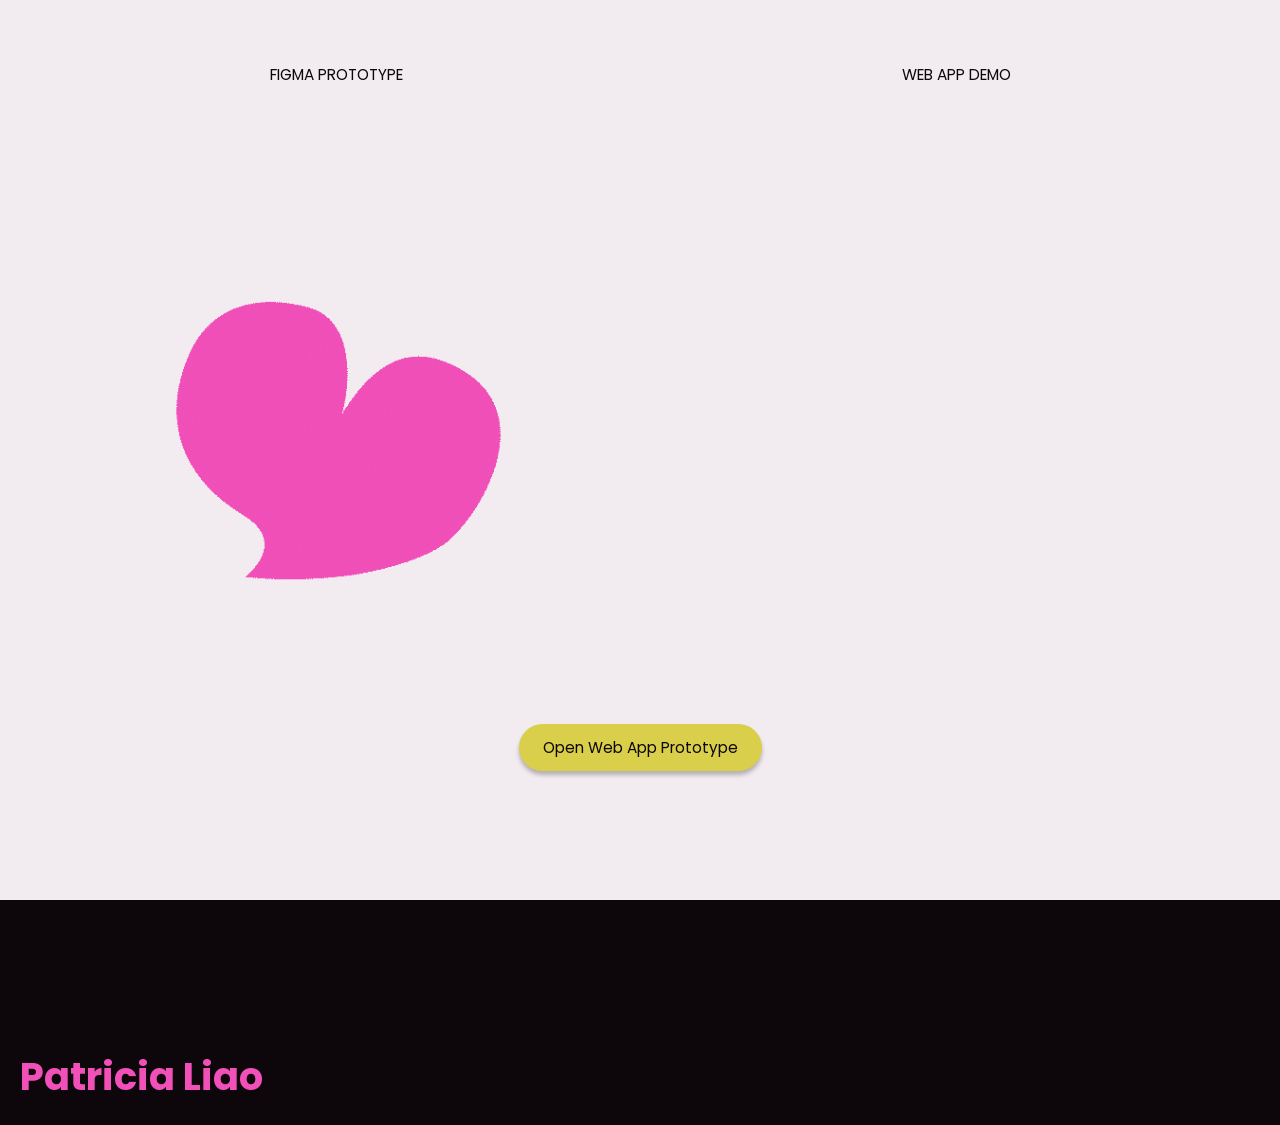
==== commit 8c59deae: "javascript added, view full posts functions, database integrated" ====
--- a/index.html
+++ b/index.html
@@ -20,7 +20,7 @@
     
 <nav class="primary-navigation">
 <ul class="nav">
-    <li><a href="index.html">Home</a></li>
+    <li><a href="https://www.figma.com/proto/9DcxuTmN483xwGl9c4CzTP/patricia-liao-bmd2id2-new-enterprise-prototype?node-id=772-23971&t=17VgY0mRg875zbU0-1">Figma Prototype</a></li>
     <li><a href="app-demo.html">Web App Demo</a></li>
 </ul>
 </nav>
@@ -33,7 +33,7 @@
 <nav class="side-menu" id="sideMenu">
   <button class="close-btn" onclick="closeMenu()">✕</button>
   <ul>
-    <li><a href="index.html">Home</a></li>
+    <li><a href="https://www.figma.com/proto/9DcxuTmN483xwGl9c4CzTP/patricia-liao-bmd2id2-new-enterprise-prototype?node-id=772-23971&t=17VgY0mRg875zbU0-1">Figma Prototype</a></li>
     <li><a href="app-demo.html">Web App Demo</a></li>
   </ul>
 </nav>
@@ -51,99 +51,13 @@
 </div>
 
 <div class="buttonss">
-    <button><a class="primary-button" href="Week 1.html">Download the App</a></button>
-    <button><a class="secondary-button" href="Week 1.html">See Final Work</a></button>
-</div>
+    <button><a class="primary-button" href="app-demo.html">Open Web App Prototype</a></button>
 </section>
 <div>
 
 
-
-<section class="welcome">
-  <div class="welcome-text">
-    <h2>BFOR APP HEADER CONTENT ETC</h2>
-    <div class="welcome-card">
-      <p class="brief-content">something something about the app</p>
-    </div>
-  </div>
-  <img class="welcome-photo" src="assets/BFOR-logo-animated.gif">
-</section>
-
-<section class = "the-brief">
-
-<div class="brief-container">
-    <h1>The Brief</h1>
-    <div class="brief-content">
-        <p>As a recent graduate, you decide to put your design skills toward setting up a new social enterprise in the city you live in. You have the opportunity to conceptualize the scope of this business and the product or service this startup offers, using a human-centered design approach.</p>
-        <p>Areas of inquiry to consider: improved social equity; sustainability; healthy communities; affordability; food
-        security; education; accessibility; arts and culture; civic participation.
-        </p>
-        <p>Your designed solution must relate to an identified present day, real problem and consider an appropriate target market carefully. Using UX research and methodologies, you will create a brand, an appropriate MVP digital product as well as a media strategy to launch your product or service.</p>
-    </div>
-</div>
-
-
-</section>
-
-
-<section class="weekly-blogs">
-  <div class="blog-container">
-    <h1>The Blogs</h1>
-    <div class="blog-thumbnails">
-
-      <a href="blog-template.html?week=1" class="blog-indi">
-        <img src="assets/pink-tax.jpg" alt="Week 1">
-        <h4>Week 1: Topic & Problem Research</h4>
-        <span class="readmore">Read more →</span>
-      </a>
-
-      <a href="blog-template.html?week=2" class="blog-indi">
-        <img src="assets/girlss.jpeg" alt="Week 2">
-        <h4>Week 2: TALK TO ME: The Interview Arc</h4>
-        <span class="readmore">Read more →</span>
-      </a>
-      <a href="blog-template.html?week=3" class="blog-indi">
-        <img src="assets/angela-meyer.webp" alt="Week 1">
-        <h4>Week 3: GIRL TALK: It Was Never About The Product</h4>
-        <span class="readmore">Read more →</span>
-      </a>
-
-      <a href="blog-template.html?week=4" class="blog-indi">
-        <img src="assets/week-4-hero.jpg" alt="Week 2">
-        <h4>Week 4: THE PROPOSAL: 50 Slides Later</h4>
-        <span class="readmore">Read more →</span>
-      </a>
-      <a href="blog-template.html?week=5" class="blog-indi">
-        <img src="assets/week-5-hero.jpg" alt="Week 1">
-        <h4>Week 5: THIS IS FINE: Productive Procrastination</h4>
-        <span class="readmore">Read more →</span>
-      </a>
-
-      <a href="blog-template.html?week=6" class="blog-indi">
-        <img src="assets/week-6-hero.jpg" alt="Week 2">
-        <h4>Week 6: WIPLASH: Not quite my tempo</h4>
-        <span class="readmore">Read more →</span>
-      </a>
-      <a href="blog-template.html?week=7" class="blog-indi">
-        <img src="assets/week-7-hero.jpg" alt="Week 1">
-        <h4>Week 7: Week seveeeeen</h4>
-        <span class="readmore">Read more →</span>
-      </a>
-
-      <a href="blog-template.html?week=8" class="blog-indi">
-        <img src="assets/under-construction.jpg" alt="Week 2">
-        <h4>Week 8: Title Here</h4>
-        <span class="readmore">Read more →</span>
-      </a>
-
-
-    </div>
-  </div>
-</section>
-
 <footer>
-    <h1>Patricia Liao</h1>
-
+    <h4>Patricia Liao</h4>
 </footer>
 
 </body>
--- a/css/indexstyle.css
+++ b/css/indexstyle.css
@@ -8,13 +8,14 @@
 
 * {
     box-sizing: border-box;
-    font-family: "Poppins", sans-serif;   
+    font-family: "Poppins", sans-serif; 
+      
 }
 body {
     margin: 0px; 
     text-align: center; 
     background-color: var(--offwhite);
-    color:var(--offblack)
+    color:var(--offblack);
 }
  header, main {
         width: 100%;
@@ -60,7 +61,8 @@
 }
 h4 {
     font-size: clamp(1rem, 3vw, 3rem);
-    margin: 0px;
+    margin: 20px;
+    color: var(--pink)
 }
 h5 {
     font-family: "Poppins", sans-serif;
@@ -138,7 +140,6 @@
 .hero {
     display: flex;
     flex-direction: column;
-    background-color: var(--lighterpink);
     justify-content: center;
     padding-top: 100px;
     gap: 50px;
@@ -150,258 +151,18 @@
     padding: 0 10%;
     align-self: center;
 }
-.heading h3:first-child {
-    margin-right: auto;
-}
-.heading h3:last-child {
-    margin-left: auto;
-}
-
-.welcome {
-    background-color: var(--green);
-    display: flex;
-    align-items: flex-end;  
-    gap: 40px;
-    padding: 80px 8% 0;
-    overflow: hidden;    
-    
-}
-
-.welcome-text {
-    align-self: center;      
-    flex: 1;
-    gap: 100px;
-    display: flex;
-    flex-direction: column;
-    padding: clamp(24px, 5vw, 200px);
-}
-
-.welcome-photo {
-    align-self: flex-end;    
-    max-height: 100%;
-    object-fit: contain;   
-    flex-shrink: 0;
-}
-
-.the-brief{
-    background-image: linear-gradient(
-        rgba(255,255,255,0.7),
-        rgba(255,255,255,0.7)),url(/assets/girlss.jpeg);
-    background-position: center;
-    background-size: cover;
-    display: flex;
-    flex-direction: row;
-    justify-content: center;
-    align-items: center;
-    height: auto;
-    padding: clamp(24px, 5vw, 200px);
-}
-.brief-container {
-    
-    display: flex;
-    flex-direction: row;
-    justify-content: center;
-    align-content: center;
-    gap: 200px;
-    padding: clamp(24px, 5vw, 200px);
-}
-.brief-content {
-    background-color: white;
-    display: block;
-    align-content: center;
-    padding: clamp(24px, 5vw, 100px);
-    max-width: 750px;
-    border-radius: 50px;
-    box-shadow: 0 4px 4px 0 rgba(0, 0, 0, 0.25);
-}
-.weekly-blogs{
-    background-color: var(--green);
-    padding: clamp(24px, 5vw, 200px);
-}
-.blog-container {
-     padding: clamp(24px, 5vw, 200px);
-     background-color: var(--offwhite);
-     border-radius: 50px;
-    box-shadow: 0 4px 4px 0 rgba(0, 0, 0, 0.25);
-}
-.blog-container h1{
-    padding-bottom: 100px;
-}
-.blog-thumbnails {
-    display: grid;
-    grid-template-columns: repeat(3, 1fr);
-    gap: 50px;
-    padding: 20px 0;
-}
-.blog-thumbnails {
-    display: grid;
-    grid-template-columns: repeat(3, 1fr);
-    gap: 50px;
-    padding: 20px 0;
-}
-
-.blog-indi {
-    display: flex;
-    flex-direction: column;
-    gap: 28px;
-    text-decoration: none;
-    color: var(--offblack);
-    cursor: pointer;
-    transition: transform 0.2s ease;
-}
-
-.blog-indi:hover {
-    transform: translateY(-4px);
-}
-
-.blog-indi img {
-    width: 100%;
-    aspect-ratio: 4/3;
-    object-fit: cover;
-    border-radius: 12px;
-    box-shadow: 0 4px 4px 0 rgba(0, 0, 0, 0.25);
-}
-
-.blog-indi h4 {
-    font-size: clamp(0.75rem, 1.2vw, 5rem);
-    margin: 0;
-    text-align: left;
-}
-
-.readmore {
-    font-size: clamp(0.75rem, 1.2vw, 1.2rem);
-    font-weight: 500;
-    background-color: var(--lighterpink);
-    border-radius: 50px;
-    width: fit-content;
-    padding: clamp(8px, 1.5vw, 12px) clamp(14px, 2.5vw, 24px);
-    box-shadow: 0 4px 4px 0 rgba(0, 0, 0, 0.25);
-}
-.readmore:hover {
-    background-color: var(--offblack);
-    color: var(--offwhite);
-}
-
-/* HOMEPAGE */
-
-/* WEEKLY BLOGS PAGE */
-
-.weeklyblogs-page {
-    background-color: var(--green);
-    padding: clamp(24px, 5vw, 200px);
-    padding-top: 200px;
-}
-.blog-container-page {
-    background-color: var(--offwhite);
-    padding: clamp(24px, 5vw, 200px);
-    border-radius: 50px;
-    box-shadow: 0 4px 4px 0 rgba(0, 0, 0, 0.25);
-}
-/* WEEKLY BLOGS PAGE */
-
-/* BLOGS PAGE */
-.blog-hero {
-    background-color: var(--offwhite);
-    padding: clamp(24px, 5vw, 200px);
-    padding-top: 200px;
-}
-.blog-hero-text {
-    display: flex;
-    flex-direction: column;
-}
-#hero-image {
-    width: 100%;
-    max-height: 500px;
-    object-fit: cover;        
-    border-radius: 50px;    
-    display: block;
-    margin-top: 24px;
-    box-shadow: 0 4px 4px 0 rgba(0, 0, 0, 0.25);
-}
-.blog {
-    background-color: var(--green);
-    padding: clamp(24px, 8vw, 500px);
-    display: flex;
-    justify-content: center;
-    
-}
-.blog-content {
-    padding: clamp(24px, 5vw, 1000px);
-    text-align: left;
-    background-color: var(--offwhite);
-    box-shadow: 0 4px 4px 0 rgba(0, 0, 0, 0.25);
-    border-radius: 50px; 
-    justify-content: center;
-    
-}
-
-.read-more-section {
-    background-color: var(--lighterpink);
-    padding: clamp(24px, 5vw, 1000px);
-    padding-top: 100px;
-    height: auto;
-}
-.read-more {
-    display: flex;
-    justify-content: space-between;
-    gap: 24px;
-    padding-top: 100px;
-}
-
-.nav-card{
-    display: flex;
-    flex-direction: row;
-    gap: 20px;
-    background-color: white;
-    border-radius: 24px;
-    padding: clamp(16px, 3vw, 32px);
-    box-shadow: 0 4px 4px 0 rgba(0, 0, 0, 0.25);
-    width: 100%;
-    align-items: center;
-    transition: transform 0.2s ease;
-    justify-content: space-between;
-}
-
-.nav-card:hover {
-    transform: translateY(-4px);
-    background-color: var(--green);
-}
-
-.nav-card img {
-    width: clamp(120px, 25vw, 280px);
-    aspect-ratio: 16/9;
-    object-fit: cover;
-    border-radius: 16px;
-}
-
-.nav-label {
-    font-size: clamp(0.75rem, 1.2vw, 1rem);
-    font-weight: 600;
-    color: var(--pink);
-}
-
-.nav-card p {
-    font-size: clamp(0.75rem, 1.2vw, 1.2rem);
-    font-family: "Boldonse", system-ui;
-    margin: 0;
-}
-.next-texts {
-    display: flex;
-    flex-direction: column;
-    gap: 12px;
-}
-
-
-
-/* BLOGS PAGE */
+
+
+
+
 
 
 footer {
     background-color: var(--offblack);
-    height: 50vh;
-    display: flex;
-}
-footer h1{
+    height: 25vh;
+    display: flex;
+}
+footer h4{
     color: var(--pink);
     text-align: end;
     align-self: flex-end;
